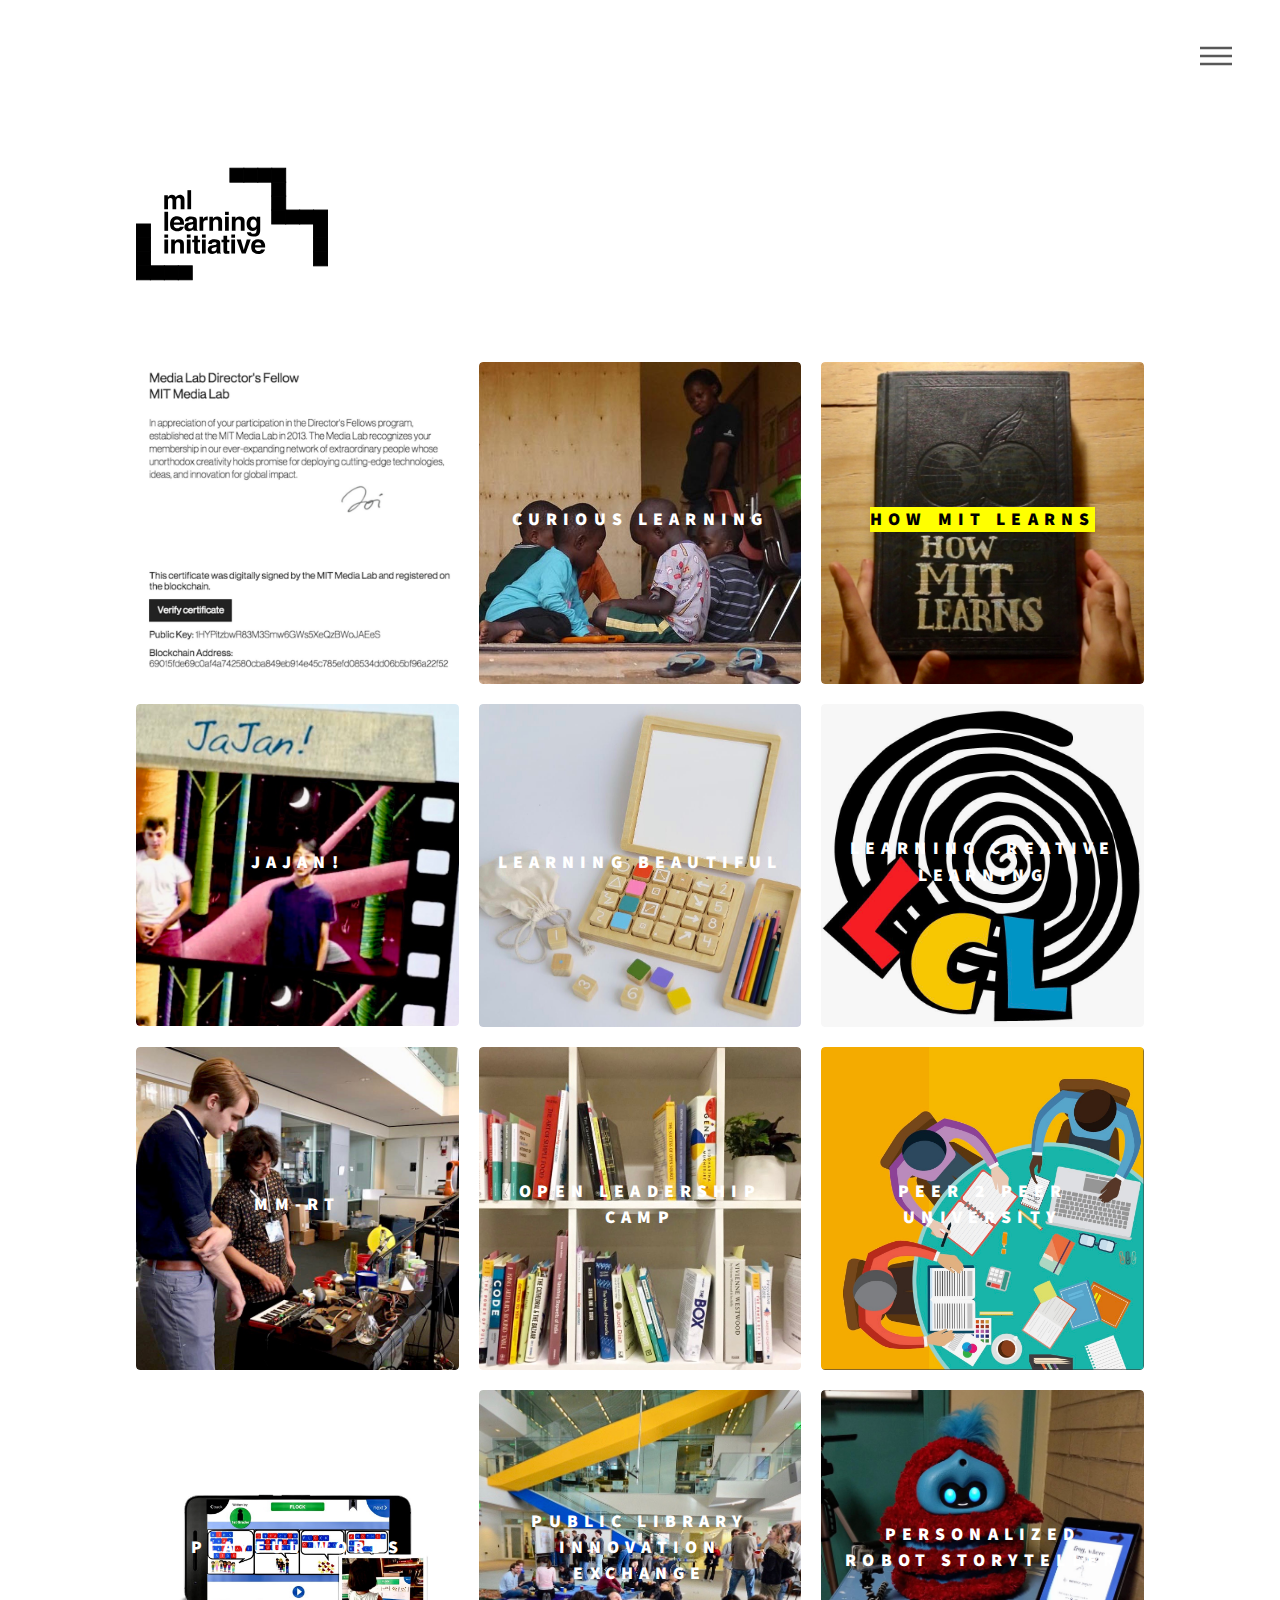
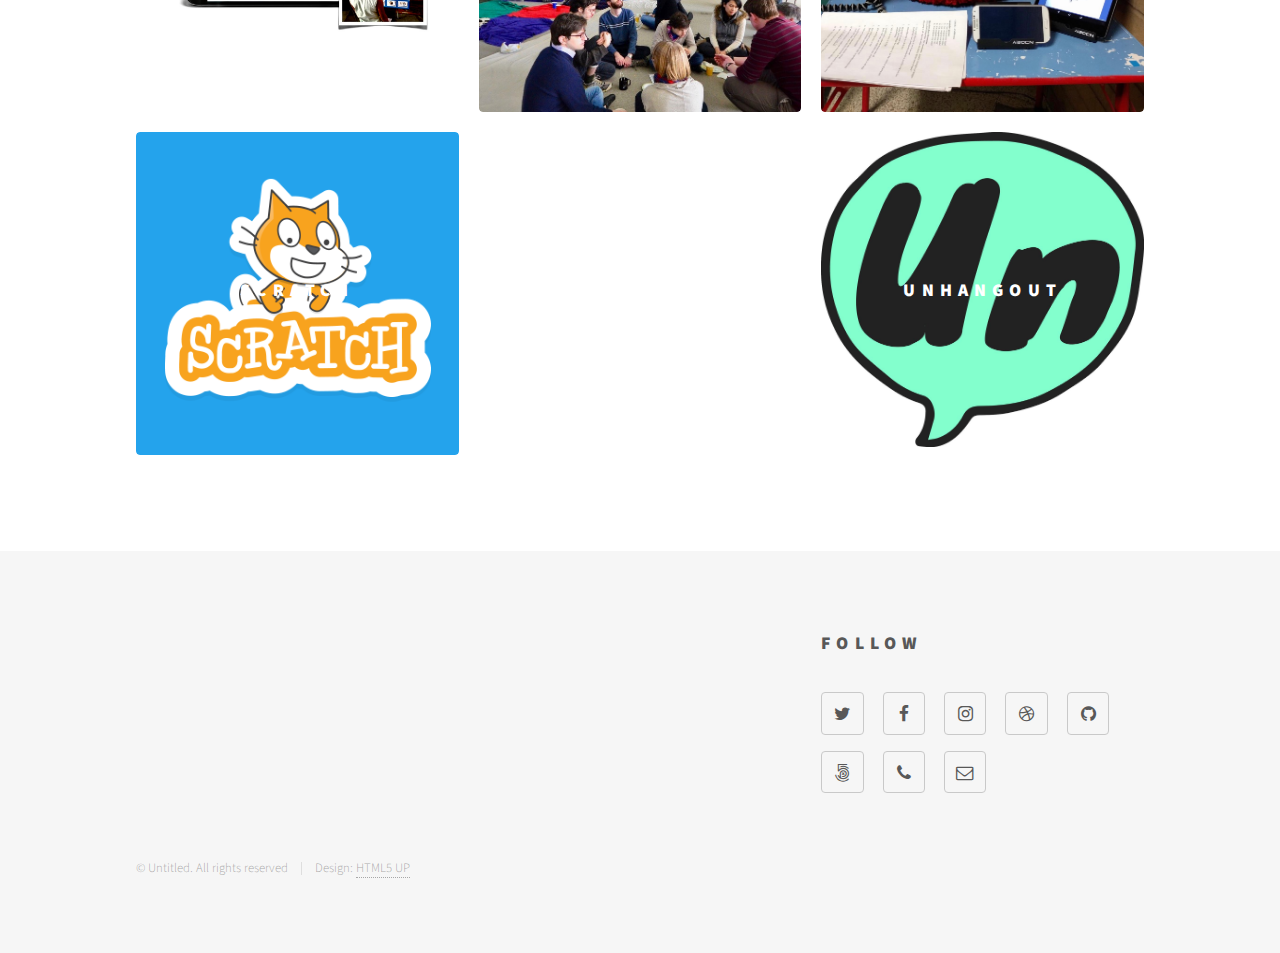
==== index.html @ b78b3b52 "header resized, highlighting" ====
<!DOCTYPE HTML>
<!--
	Phantom by HTML5 UP
	html5up.net | @ajlkn
	Free for personal and commercial use under the CCA 3.0 license (html5up.net/license)
-->
<html>
	<head>
		<!--<title>Phantom by HTML5 UP</title> -->
		<meta charset="utf-8" />
		<meta name="viewport" content="width=device-width, initial-scale=1" />
		<!--[if lte IE 8]><script src="assets/js/ie/html5shiv.js"></script><![endif]-->
		<link rel="stylesheet" href="assets/css/main.css" />
		<!--[if lte IE 9]><link rel="stylesheet" href="assets/css/ie9.css" /><![endif]-->
		<!--[if lte IE 8]><link rel="stylesheet" href="assets/css/ie8.css" /><![endif]-->
	</head>
	<body>
		<!-- Wrapper -->
			<div id="wrapper">

				<!-- Header -->
					<header id="header">
						<div class="inner">

							<!-- Logo -->
								<a href="index.html" class="logo">
									<span class="symbol"><img src="images/icons/logo.svg" alt="" /></span>
								</a>

							<!-- Nav -->
								<nav>
									<ul>
										<li><a href="#menu">Menu</a></li>
									</ul>
								</nav>

						</div>
					</header>

				<!-- Menu -->
					<nav id="menu">
						<h2>Menu</h2>
						<ul>
							<li><a href="index.html">Projects</a></li>
							<li><a href="people.html">People</a></li>
							<li><a href="generic.html">About</a></li>
							<li><a href="generic.html">Blog</a></li>
							<li><a href="elements.html">Elements</a></li>
						</ul>
					</nav>

				<!-- Main -->
					<div id="main">
						<div class="inner">
							
							<section class="tiles">
								<article class="">
									<span class="image">
										<img src="images/projects/certs.jpg" alt="" />
									</span>
									<a href="generic.html">
										<h2>Digital Certificates</h2>
										<div class="content">
											<p>Cryptographically signed digital certificates embedded in the blockchain.</p>
										</div>
									</a>
								</article>
								
								<article class="">
									<span class="image">
										<img src="images/projects/curious-learning.jpg" alt="" />
									</span>
									<a href="generic.html">
										<h2>Curious Learning</h2>
										<div class="content">
											<p>A global literacy project developing
  a system of early literacy apps, games, toys and robots.</p>
										</div>
									</a>
								</article>
								<article class="">
									<span class="image">
										<img src="images/projects/hmitl.jpg" alt="" />
									</span>
									<a href="generic.html">
										<h2><mark>How MIT learns</mark></h2>
										<div class="content">
											<p>A glimpse into the experience of creative learning at MIT.</p>
										</div>
									</a>
								</article>
								<article class="">
									<span class="image">
										<img src="images/projects/jajan.jpg" alt="" />
									</span>
									<a href="generic.html">
										<h2>JaJan!</h2>
										<div class="content">
											<p>A telepresence system wherein remote users
  sharing a virtual space can learn
  a second language together.</p>
										</div>
									</a>
								</article>
								<article class="">
									<span class="image">
										<img src="images/projects/learning-beautiful.jpg" alt="" />
									</span>
									<a href="generic.html">
										<h2>Learning Beautiful</h2>
										<div class="content">
											<p>Set of discrete and tangible concepts
  that are expressed in hands-on, tactile ways.</p>
										</div>
									</a>
								</article>
								<article class="">
									<span class="image">
										<img src="images/projects/learning-creative-learning.jpg" alt="" />
									</span>
									<a href="generic.html">
										<h2>Learning Creative Learning</h2>
										<div class="content">
											<p> An online course
 that introduces ideas and strategies for supporting creative learning.</p>
										</div>
									</a>
								</article>
								<article class="">
									<span class="image">
										<img src="images/projects/mm-rt.jpg" alt="" />
									</span>
									<a href="generic.html">
										<h2>MM-RT</h2>
										<div class="content">
											<p>A tabletop tangible musical interface that employs electromagnetic actuators
  and small permanent magnets to physically induce sounds on objects.</p>
										</div>
									</a>
								</article>
								<article class="">
									<span class="image">
										<img src="images/projects/open-leadership-camp.jpg" alt="" />
									</span>
									<a href="generic.html">
										<h2>Open Leadership Camp</h2>
										<div class="content">
											<p> A new type of professional
  development program for senior
  leaders of nonprofit and public sector organizations.</p>
										</div>
									</a>
								</article>
								<article class="">
									<span class="image">
										<img src="images/projects/p-2-2-u.jpg" alt="" />
									</span>
									<a href="generic.html">
										<h2>Peer 2 Peer University</h2>
										<div class="content">
											<p>Curate open, online courses and pair learners
   up with their peers to  more meaningful adult
   educational experiences.</p>
										</div>
									</a>
								</article>
								<article class="">
									<span class="image">
										<img src="images/projects/playful-words.jpg" alt="" />
									</span>
									<a href="generic.html">
										<h2>Playful Words</h2>
										<div class="content">
											<p>Create a network of learners
  to engage students from different
  communities in socially collaborative,
   self-expressive learning opportunities via mobile devices.
</p>
										</div>
									</a>
								</article>
								<article class="">
									<span class="image">
										<img src="images/projects/public-library-exchange.jpg" alt="" />
									</span>
									<a href="generic.html">
										<h2>Public Library Innovation Exchange</h2>
										<div class="content">
											<p>Connects Media Lab researchers with
   librarians to develop new creative
   learning programs together.</p>
										</div>
									</a>
								</article>
								<article class="">
									<span class="image">
										<img src="images/projects/robot-storyteller.jpg" alt="" />
									</span>
									<a href="generic.html">
										<h2>Personalized Robot Storyteller</h2>
										<div class="content">
											<p>Aim to develop a deep personalization algorithm
   based on a long-term interaction with an individual use</p>
										</div>
									</a>
								</article>
								
								<article class="">
									<span class="image">
										<img src="images/projects/scratch.png" alt="" />
									</span>
									<a href="generic.html">
										<h2>Scratch</h2>
										<div class="content">
											<p>A free programming language that makes it easy to create interactive art, stories,
  simulations, and games – and share those creations online.</p>
										</div>
									</a>
								</article>
								
								<article class="">
									<span class="image">
										<img src="images/projects/scratch.jpg" alt="" />
									</span>
									<a href="generic.html">
										<h2>SPRING</h2>
										<div class="content">
											<p>A Smart Platform for Research, Intervention, and Neurodevelopmental Growth. </p>
										</div>
									</a>
								</article>
								
								<article class="">
									<span class="image">
										<img src="images/projects/unhangout.jpg" alt="" />
									</span>
									<a href="generic.html">
										<h2>Unhangout</h2>
										<div class="content">
											<p>An open source platform for running
  large-scale unconferences online.
</p>
										</div>
									</a>
								</article>
								
							<!--
								
								<article class="style1">
									<span class="image">
										<img src="images/pic01.jpg" alt="" />
									</span>
									<a href="generic.html">
										<h2>Magna</h2>
										<div class="content">
											<p>Sed nisl arcu euismod sit amet nisi lorem etiam dolor veroeros et feugiat.</p>
										</div>
									</a>
								</article>
								<article class="style2">
									<span class="image">
										<img src="images/pic02.jpg" alt="" />
									</span>
									<a href="generic.html">
										<h2>Lorem</h2>
										<div class="content">
											<p>Sed nisl arcu euismod sit amet nisi lorem etiam dolor veroeros et feugiat.</p>
										</div>
									</a>
								</article>
								<article class="style3">
									<span class="image">
										<img src="images/pic03.jpg" alt="" />
									</span>
									<a href="generic.html">
										<h2>Feugiat</h2>
										<div class="content">
											<p>Sed nisl arcu euismod sit amet nisi lorem etiam dolor veroeros et feugiat.</p>
										</div>
									</a>
								</article>
								<article class="style4">
									<span class="image">
										<img src="images/pic04.jpg" alt="" />
									</span>
									<a href="generic.html">
										<h2>Tempus</h2>
										<div class="content">
											<p>Sed nisl arcu euismod sit amet nisi lorem etiam dolor veroeros et feugiat.</p>
										</div>
									</a>
								</article>
								<article class="style5">
									<span class="image">
										<img src="images/pic05.jpg" alt="" />
									</span>
									<a href="generic.html">
										<h2>Aliquam</h2>
										<div class="content">
											<p>Sed nisl arcu euismod sit amet nisi lorem etiam dolor veroeros et feugiat.</p>
										</div>
									</a>
								</article>
								<article class="style6">
									<span class="image">
										<img src="images/pic06.jpg" alt="" />
									</span>
									<a href="generic.html">
										<h2>Veroeros</h2>
										<div class="content">
											<p>Sed nisl arcu euismod sit amet nisi lorem etiam dolor veroeros et feugiat.</p>
										</div>
									</a>
								</article>
								<article class="style2">
									<span class="image">
										<img src="images/pic07.jpg" alt="" />
									</span>
									<a href="generic.html">
										<h2>Ipsum</h2>
										<div class="content">
											<p>Sed nisl arcu euismod sit amet nisi lorem etiam dolor veroeros et feugiat.</p>
										</div>
									</a>
								</article>
								<article class="style3">
									<span class="image">
										<img src="images/pic08.jpg" alt="" />
									</span>
									<a href="generic.html">
										<h2>Dolor</h2>
										<div class="content">
											<p>Sed nisl arcu euismod sit amet nisi lorem etiam dolor veroeros et feugiat.</p>
										</div>
									</a>
								</article>
								<article class="style1">
									<span class="image">
										<img src="images/pic09.jpg" alt="" />
									</span>
									<a href="generic.html">
										<h2>Nullam</h2>
										<div class="content">
											<p>Sed nisl arcu euismod sit amet nisi lorem etiam dolor veroeros et feugiat.</p>
										</div>
									</a>
								</article>
								<article class="style5">
									<span class="image">
										<img src="images/pic10.jpg" alt="" />
									</span>
									<a href="generic.html">
										<h2>Ultricies</h2>
										<div class="content">
											<p>Sed nisl arcu euismod sit amet nisi lorem etiam dolor veroeros et feugiat.</p>
										</div>
									</a>
								</article>
								<article class="style6">
									<span class="image">
										<img src="images/pic11.jpg" alt="" />
									</span>
									<a href="generic.html">
										<h2>Dictum</h2>
										<div class="content">
											<p>Sed nisl arcu euismod sit amet nisi lorem etiam dolor veroeros et feugiat.</p>
										</div>
									</a>
								</article>
								<article class="style4">
									<span class="image">
										<img src="images/pic12.jpg" alt="" />
									</span>
									<a href="generic.html">
										<h2>Pretium</h2>
										<div class="content">
											<p>Sed nisl arcu euismod sit amet nisi lorem etiam dolor veroeros et feugiat.</p>
										</div>
									</a>
								</article>
																
								<article class="style1">
									<span class="image">
										<img src="images/pic01.jpg" alt="" />
									</span>
									<a href="generic.html">
										<h2>Magna</h2>
										<div class="content">
											<p>Sed nisl arcu euismod sit amet nisi lorem etiam dolor veroeros et feugiat.</p>
										</div>
									</a>
								</article> -->
							</section>
						</div>
					</div>

				<!-- Footer -->
					<footer id="footer">
						<div class="inner">
							<section>
								
							</section>
							<section>
								<h2>Follow</h2>
								<ul class="icons">
									<li><a href="#" class="icon style2 fa-twitter"><span class="label">Twitter</span></a></li>
									<li><a href="#" class="icon style2 fa-facebook"><span class="label">Facebook</span></a></li>
									<li><a href="#" class="icon style2 fa-instagram"><span class="label">Instagram</span></a></li>
									<li><a href="#" class="icon style2 fa-dribbble"><span class="label">Dribbble</span></a></li>
									<li><a href="#" class="icon style2 fa-github"><span class="label">GitHub</span></a></li>
									<li><a href="#" class="icon style2 fa-500px"><span class="label">500px</span></a></li>
									<li><a href="#" class="icon style2 fa-phone"><span class="label">Phone</span></a></li>
									<li><a href="#" class="icon style2 fa-envelope-o"><span class="label">Email</span></a></li>
								</ul>
							</section>
							<ul class="copyright">
								<li>&copy; Untitled. All rights reserved</li><li>Design: <a href="http://html5up.net">HTML5 UP</a></li>
							</ul>
						</div>
					</footer>

			</div>

		<!-- Scripts -->
			<script src="assets/js/jquery.min.js"></script>
			<script src="assets/js/skel.min.js"></script>
			<script src="assets/js/util.js"></script>
			<!--[if lte IE 8]><script src="assets/js/ie/respond.min.js"></script><![endif]-->
			<script src="assets/js/main.js"></script>

	</body>
</html>
---- assets/css/main.css ----
@import url(font-awesome.min.css);
@import url("https://fonts.googleapis.com/css?family=Source+Sans+Pro:300,700,900");

/*
	Phantom by HTML5 UP
	html5up.net | @ajlkn
	Free for personal and commercial use under the CCA 3.0 license (html5up.net/license)
*/

/* Reset */

	html, body, div, span, applet, object, iframe, h1, h2, h3, h4, h5, h6, p, blockquote, pre, a, abbr, acronym, address, big, cite, code, del, dfn, em, img, ins, kbd, q, s, samp, small, strike, strong, sub, sup, tt, var, b, u, i, center, dl, dt, dd, ol, ul, li, fieldset, form, label, legend, table, caption, tbody, tfoot, thead, tr, th, td, article, aside, canvas, details, embed, figure, figcaption, footer, header, hgroup, menu, nav, output, ruby, section, summary, time, mark, audio, video {
		margin: 0;
		padding: 0;
		border: 0;
		font-size: 100%;
		font: inherit;
		vertical-align: baseline;
	}

	article, aside, details, figcaption, figure, footer, header, hgroup, menu, nav, section {
		display: block;
	}

	body {
		line-height: 1;
	}

	ol, ul {
		list-style: none;
	}

	blockquote, q {
		quotes: none;
	}

	blockquote:before, blockquote:after, q:before, q:after {
		content: '';
		content: none;
	}

	table {
		border-collapse: collapse;
		border-spacing: 0;
	}

	body {
		-webkit-text-size-adjust: none;
	}

/* Box Model */

	*, *:before, *:after {
		-moz-box-sizing: border-box;
		-webkit-box-sizing: border-box;
		box-sizing: border-box;
	}

/* Grid */

	.row {
		border-bottom: solid 1px transparent;
		-moz-box-sizing: border-box;
		-webkit-box-sizing: border-box;
		box-sizing: border-box;
	}

	.row > * {
		float: left;
		-moz-box-sizing: border-box;
		-webkit-box-sizing: border-box;
		box-sizing: border-box;
	}

	.row:after, .row:before {
		content: '';
		display: block;
		clear: both;
		height: 0;
	}

	.row.uniform > * > :first-child {
		margin-top: 0;
	}

	.row.uniform > * > :last-child {
		margin-bottom: 0;
	}

	.row.\30 \25 > * {
		padding: 0 0 0 0em;
	}

	.row.\30 \25 {
		margin: 0 0 -1px 0em;
	}

	.row.uniform.\30 \25 > * {
		padding: 0em 0 0 0em;
	}

	.row.uniform.\30 \25 {
		margin: 0em 0 -1px 0em;
	}

	.row > * {
		padding: 0 0 0 2em;
	}

	.row {
		margin: 0 0 -1px -2em;
	}

	.row.uniform > * {
		padding: 2em 0 0 2em;
	}

	.row.uniform {
		margin: -2em 0 -1px -2em;
	}

	.row.\32 00\25 > * {
		padding: 0 0 0 4em;
	}

	.row.\32 00\25 {
		margin: 0 0 -1px -4em;
	}

	.row.uniform.\32 00\25 > * {
		padding: 4em 0 0 4em;
	}

	.row.uniform.\32 00\25 {
		margin: -4em 0 -1px -4em;
	}

	.row.\31 50\25 > * {
		padding: 0 0 0 3em;
	}

	.row.\31 50\25 {
		margin: 0 0 -1px -3em;
	}

	.row.uniform.\31 50\25 > * {
		padding: 3em 0 0 3em;
	}

	.row.uniform.\31 50\25 {
		margin: -3em 0 -1px -3em;
	}

	.row.\35 0\25 > * {
		padding: 0 0 0 1em;
	}

	.row.\35 0\25 {
		margin: 0 0 -1px -1em;
	}

	.row.uniform.\35 0\25 > * {
		padding: 1em 0 0 1em;
	}

	.row.uniform.\35 0\25 {
		margin: -1em 0 -1px -1em;
	}

	.row.\32 5\25 > * {
		padding: 0 0 0 0.5em;
	}

	.row.\32 5\25 {
		margin: 0 0 -1px -0.5em;
	}

	.row.uniform.\32 5\25 > * {
		padding: 0.5em 0 0 0.5em;
	}

	.row.uniform.\32 5\25 {
		margin: -0.5em 0 -1px -0.5em;
	}

	.\31 2u, .\31 2u\24 {
		width: 100;
		clear: none;
		margin-left: 0;
	}

	.\31 1u, .\31 1u\24 {
		width: 91.6666666667%;
		clear: none;
		margin-left: 0;
	}

	.\31 0u, .\31 0u\24 {
		width: 83.3333333333%;
		clear: none;
		margin-left: 0;
	}

	.\39 u, .\39 u\24 {
		width: 75%;
		clear: none;
		margin-left: 0;
	}

	.\38 u, .\38 u\24 {
		width: 66.6666666667%;
		clear: none;
		margin-left: 0;
	}

	.\37 u, .\37 u\24 {
		width: 58.3333333333%;
		clear: none;
		margin-left: 0;
	}

	.\36 u, .\36 u\24 {
		width: 50%;
		clear: none;
		margin-left: 0;
	}

	.\35 u, .\35 u\24 {
		width: 41.6666666667%;
		clear: none;
		margin-left: 0;
	}

	.\34 u, .\34 u\24 {
		width: 33.3333333333%;
		clear: none;
		margin-left: 0;
	}

	.\33 u, .\33 u\24 {
		width: 25%;
		clear: none;
		margin-left: 0;
	}

	.\32 u, .\32 u\24 {
		width: 16.6666666667%;
		clear: none;
		margin-left: 0;
	}

	.\31 u, .\31 u\24 {
		width: 8.3333333333%;
		clear: none;
		margin-left: 0;
	}

	.\31 2u\24 + *,
	.\31 1u\24 + *,
	.\31 0u\24 + *,
	.\39 u\24 + *,
	.\38 u\24 + *,
	.\37 u\24 + *,
	.\36 u\24 + *,
	.\35 u\24 + *,
	.\34 u\24 + *,
	.\33 u\24 + *,
	.\32 u\24 + *,
	.\31 u\24 + * {
		clear: left;
	}

	.\-11u {
		margin-left: 91.66667%;
	}

	.\-10u {
		margin-left: 83.33333%;
	}

	.\-9u {
		margin-left: 75%;
	}

	.\-8u {
		margin-left: 66.66667%;
	}

	.\-7u {
		margin-left: 58.33333%;
	}

	.\-6u {
		margin-left: 50%;
	}

	.\-5u {
		margin-left: 41.66667%;
	}

	.\-4u {
		margin-left: 33.33333%;
	}

	.\-3u {
		margin-left: 25%;
	}

	.\-2u {
		margin-left: 16.66667%;
	}

	.\-1u {
		margin-left: 8.33333%;
	}

	@media screen and (max-width: 1680px) {

		.row > * {
			padding: 0 0 0 2em;
		}

		.row {
			margin: 0 0 -1px -2em;
		}

		.row.uniform > * {
			padding: 2em 0 0 2em;
		}

		.row.uniform {
			margin: -2em 0 -1px -2em;
		}

		.row.\32 00\25 > * {
			padding: 0 0 0 4em;
		}

		.row.\32 00\25 {
			margin: 0 0 -1px -4em;
		}

		.row.uniform.\32 00\25 > * {
			padding: 4em 0 0 4em;
		}

		.row.uniform.\32 00\25 {
			margin: -4em 0 -1px -4em;
		}

		.row.\31 50\25 > * {
			padding: 0 0 0 3em;
		}

		.row.\31 50\25 {
			margin: 0 0 -1px -3em;
		}

		.row.uniform.\31 50\25 > * {
			padding: 3em 0 0 3em;
		}

		.row.uniform.\31 50\25 {
			margin: -3em 0 -1px -3em;
		}

		.row.\35 0\25 > * {
			padding: 0 0 0 1em;
		}

		.row.\35 0\25 {
			margin: 0 0 -1px -1em;
		}

		.row.uniform.\35 0\25 > * {
			padding: 1em 0 0 1em;
		}

		.row.uniform.\35 0\25 {
			margin: -1em 0 -1px -1em;
		}

		.row.\32 5\25 > * {
			padding: 0 0 0 0.5em;
		}

		.row.\32 5\25 {
			margin: 0 0 -1px -0.5em;
		}

		.row.uniform.\32 5\25 > * {
			padding: 0.5em 0 0 0.5em;
		}

		.row.uniform.\32 5\25 {
			margin: -0.5em 0 -1px -0.5em;
		}

		.\31 2u\28xlarge\29, .\31 2u\24\28xlarge\29 {
			width: 100%;
			clear: none;
			margin-left: 0;
		}

		.\31 1u\28xlarge\29, .\31 1u\24\28xlarge\29 {
			width: 91.6666666667%;
			clear: none;
			margin-left: 0;
		}

		.\31 0u\28xlarge\29, .\31 0u\24\28xlarge\29 {
			width: 83.3333333333%;
			clear: none;
			margin-left: 0;
		}

		.\39 u\28xlarge\29, .\39 u\24\28xlarge\29 {
			width: 75%;
			clear: none;
			margin-left: 0;
		}

		.\38 u\28xlarge\29, .\38 u\24\28xlarge\29 {
			width: 66.6666666667%;
			clear: none;
			margin-left: 0;
		}

		.\37 u\28xlarge\29, .\37 u\24\28xlarge\29 {
			width: 58.3333333333%;
			clear: none;
			margin-left: 0;
		}

		.\36 u\28xlarge\29, .\36 u\24\28xlarge\29 {
			width: 50%;
			clear: none;
			margin-left: 0;
		}

		.\35 u\28xlarge\29, .\35 u\24\28xlarge\29 {
			width: 41.6666666667%;
			clear: none;
			margin-left: 0;
		}

		.\34 u\28xlarge\29, .\34 u\24\28xlarge\29 {
			width: 33.3333333333%;
			clear: none;
			margin-left: 0;
		}

		.\33 u\28xlarge\29, .\33 u\24\28xlarge\29 {
			width: 25%;
			clear: none;
			margin-left: 0;
		}

		.\32 u\28xlarge\29, .\32 u\24\28xlarge\29 {
			width: 16.6666666667%;
			clear: none;
			margin-left: 0;
		}

		.\31 u\28xlarge\29, .\31 u\24\28xlarge\29 {
			width: 8.3333333333%;
			clear: none;
			margin-left: 0;
		}

		.\31 2u\24\28xlarge\29 + *,
		.\31 1u\24\28xlarge\29 + *,
		.\31 0u\24\28xlarge\29 + *,
		.\39 u\24\28xlarge\29 + *,
		.\38 u\24\28xlarge\29 + *,
		.\37 u\24\28xlarge\29 + *,
		.\36 u\24\28xlarge\29 + *,
		.\35 u\24\28xlarge\29 + *,
		.\34 u\24\28xlarge\29 + *,
		.\33 u\24\28xlarge\29 + *,
		.\32 u\24\28xlarge\29 + *,
		.\31 u\24\28xlarge\29 + * {
			clear: left;
		}

		.\-11u\28xlarge\29 {
			margin-left: 91.66667%;
		}

		.\-10u\28xlarge\29 {
			margin-left: 83.33333%;
		}

		.\-9u\28xlarge\29 {
			margin-left: 75%;
		}

		.\-8u\28xlarge\29 {
			margin-left: 66.66667%;
		}

		.\-7u\28xlarge\29 {
			margin-left: 58.33333%;
		}

		.\-6u\28xlarge\29 {
			margin-left: 50%;
		}

		.\-5u\28xlarge\29 {
			margin-left: 41.66667%;
		}

		.\-4u\28xlarge\29 {
			margin-left: 33.33333%;
		}

		.\-3u\28xlarge\29 {
			margin-left: 25%;
		}

		.\-2u\28xlarge\29 {
			margin-left: 16.66667%;
		}

		.\-1u\28xlarge\29 {
			margin-left: 8.33333%;
		}

	}

	@media screen and (max-width: 1280px) {

		.row > * {
			padding: 0 0 0 2em;
		}

		.row {
			margin: 0 0 -1px -2em;
		}

		.row.uniform > * {
			padding: 2em 0 0 2em;
		}

		.row.uniform {
			margin: -2em 0 -1px -2em;
		}

		.row.\32 00\25 > * {
			padding: 0 0 0 4em;
		}

		.row.\32 00\25 {
			margin: 0 0 -1px -4em;
		}

		.row.uniform.\32 00\25 > * {
			padding: 4em 0 0 4em;
		}

		.row.uniform.\32 00\25 {
			margin: -4em 0 -1px -4em;
		}

		.row.\31 50\25 > * {
			padding: 0 0 0 3em;
		}

		.row.\31 50\25 {
			margin: 0 0 -1px -3em;
		}

		.row.uniform.\31 50\25 > * {
			padding: 3em 0 0 3em;
		}

		.row.uniform.\31 50\25 {
			margin: -3em 0 -1px -3em;
		}

		.row.\35 0\25 > * {
			padding: 0 0 0 1em;
		}

		.row.\35 0\25 {
			margin: 0 0 -1px -1em;
		}

		.row.uniform.\35 0\25 > * {
			padding: 1em 0 0 1em;
		}

		.row.uniform.\35 0\25 {
			margin: -1em 0 -1px -1em;
		}

		.row.\32 5\25 > * {
			padding: 0 0 0 0.5em;
		}

		.row.\32 5\25 {
			margin: 0 0 -1px -0.5em;
		}

		.row.uniform.\32 5\25 > * {
			padding: 0.5em 0 0 0.5em;
		}

		.row.uniform.\32 5\25 {
			margin: -0.5em 0 -1px -0.5em;
		}

		.\31 2u\28large\29, .\31 2u\24\28large\29 {
			width: 100%;
			clear: none;
			margin-left: 0;
		}

		.\31 1u\28large\29, .\31 1u\24\28large\29 {
			width: 91.6666666667%;
			clear: none;
			margin-left: 0;
		}

		.\31 0u\28large\29, .\31 0u\24\28large\29 {
			width: 83.3333333333%;
			clear: none;
			margin-left: 0;
		}

		.\39 u\28large\29, .\39 u\24\28large\29 {
			width: 75%;
			clear: none;
			margin-left: 0;
		}

		.\38 u\28large\29, .\38 u\24\28large\29 {
			width: 66.6666666667%;
			clear: none;
			margin-left: 0;
		}

		.\37 u\28large\29, .\37 u\24\28large\29 {
			width: 58.3333333333%;
			clear: none;
			margin-left: 0;
		}

		.\36 u\28large\29, .\36 u\24\28large\29 {
			width: 50%;
			clear: none;
			margin-left: 0;
		}

		.\35 u\28large\29, .\35 u\24\28large\29 {
			width: 41.6666666667%;
			clear: none;
			margin-left: 0;
		}

		.\34 u\28large\29, .\34 u\24\28large\29 {
			width: 33.3333333333%;
			clear: none;
			margin-left: 0;
		}

		.\33 u\28large\29, .\33 u\24\28large\29 {
			width: 25%;
			clear: none;
			margin-left: 0;
		}

		.\32 u\28large\29, .\32 u\24\28large\29 {
			width: 16.6666666667%;
			clear: none;
			margin-left: 0;
		}

		.\31 u\28large\29, .\31 u\24\28large\29 {
			width: 8.3333333333%;
			clear: none;
			margin-left: 0;
		}

		.\31 2u\24\28large\29 + *,
		.\31 1u\24\28large\29 + *,
		.\31 0u\24\28large\29 + *,
		.\39 u\24\28large\29 + *,
		.\38 u\24\28large\29 + *,
		.\37 u\24\28large\29 + *,
		.\36 u\24\28large\29 + *,
		.\35 u\24\28large\29 + *,
		.\34 u\24\28large\29 + *,
		.\33 u\24\28large\29 + *,
		.\32 u\24\28large\29 + *,
		.\31 u\24\28large\29 + * {
			clear: left;
		}

		.\-11u\28large\29 {
			margin-left: 91.66667%;
		}

		.\-10u\28large\29 {
			margin-left: 83.33333%;
		}

		.\-9u\28large\29 {
			margin-left: 75%;
		}

		.\-8u\28large\29 {
			margin-left: 66.66667%;
		}

		.\-7u\28large\29 {
			margin-left: 58.33333%;
		}

		.\-6u\28large\29 {
			margin-left: 50%;
		}

		.\-5u\28large\29 {
			margin-left: 41.66667%;
		}

		.\-4u\28large\29 {
			margin-left: 33.33333%;
		}

		.\-3u\28large\29 {
			margin-left: 25%;
		}

		.\-2u\28large\29 {
			margin-left: 16.66667%;
		}

		.\-1u\28large\29 {
			margin-left: 8.33333%;
		}

	}

	@media screen and (max-width: 980px) {

		.row > * {
			padding: 0 0 0 1.5em;
		}

		.row {
			margin: 0 0 -1px -1.5em;
		}

		.row.uniform > * {
			padding: 1.5em 0 0 1.5em;
		}

		.row.uniform {
			margin: -1.5em 0 -1px -1.5em;
		}

		.row.\32 00\25 > * {
			padding: 0 0 0 3em;
		}

		.row.\32 00\25 {
			margin: 0 0 -1px -3em;
		}

		.row.uniform.\32 00\25 > * {
			padding: 3em 0 0 3em;
		}

		.row.uniform.\32 00\25 {
			margin: -3em 0 -1px -3em;
		}

		.row.\31 50\25 > * {
			padding: 0 0 0 2.25em;
		}

		.row.\31 50\25 {
			margin: 0 0 -1px -2.25em;
		}

		.row.uniform.\31 50\25 > * {
			padding: 2.25em 0 0 2.25em;
		}

		.row.uniform.\31 50\25 {
			margin: -2.25em 0 -1px -2.25em;
		}

		.row.\35 0\25 > * {
			padding: 0 0 0 0.75em;
		}

		.row.\35 0\25 {
			margin: 0 0 -1px -0.75em;
		}

		.row.uniform.\35 0\25 > * {
			padding: 0.75em 0 0 0.75em;
		}

		.row.uniform.\35 0\25 {
			margin: -0.75em 0 -1px -0.75em;
		}

		.row.\32 5\25 > * {
			padding: 0 0 0 0.375em;
		}

		.row.\32 5\25 {
			margin: 0 0 -1px -0.375em;
		}

		.row.uniform.\32 5\25 > * {
			padding: 0.375em 0 0 0.375em;
		}

		.row.uniform.\32 5\25 {
			margin: -0.375em 0 -1px -0.375em;
		}

		.\31 2u\28medium\29, .\31 2u\24\28medium\29 {
			width: 100%;
			clear: none;
			margin-left: 0;
		}

		.\31 1u\28medium\29, .\31 1u\24\28medium\29 {
			width: 91.6666666667%;
			clear: none;
			margin-left: 0;
		}

		.\31 0u\28medium\29, .\31 0u\24\28medium\29 {
			width: 83.3333333333%;
			clear: none;
			margin-left: 0;
		}

		.\39 u\28medium\29, .\39 u\24\28medium\29 {
			width: 75%;
			clear: none;
			margin-left: 0;
		}

		.\38 u\28medium\29, .\38 u\24\28medium\29 {
			width: 66.6666666667%;
			clear: none;
			margin-left: 0;
		}

		.\37 u\28medium\29, .\37 u\24\28medium\29 {
			width: 58.3333333333%;
			clear: none;
			margin-left: 0;
		}

		.\36 u\28medium\29, .\36 u\24\28medium\29 {
			width: 50%;
			clear: none;
			margin-left: 0;
		}

		.\35 u\28medium\29, .\35 u\24\28medium\29 {
			width: 41.6666666667%;
			clear: none;
			margin-left: 0;
		}

		.\34 u\28medium\29, .\34 u\24\28medium\29 {
			width: 33.3333333333%;
			clear: none;
			margin-left: 0;
		}

		.\33 u\28medium\29, .\33 u\24\28medium\29 {
			width: 25%;
			clear: none;
			margin-left: 0;
		}

		.\32 u\28medium\29, .\32 u\24\28medium\29 {
			width: 16.6666666667%;
			clear: none;
			margin-left: 0;
		}

		.\31 u\28medium\29, .\31 u\24\28medium\29 {
			width: 8.3333333333%;
			clear: none;
			margin-left: 0;
		}

		.\31 2u\24\28medium\29 + *,
		.\31 1u\24\28medium\29 + *,
		.\31 0u\24\28medium\29 + *,
		.\39 u\24\28medium\29 + *,
		.\38 u\24\28medium\29 + *,
		.\37 u\24\28medium\29 + *,
		.\36 u\24\28medium\29 + *,
		.\35 u\24\28medium\29 + *,
		.\34 u\24\28medium\29 + *,
		.\33 u\24\28medium\29 + *,
		.\32 u\24\28medium\29 + *,
		.\31 u\24\28medium\29 + * {
			clear: left;
		}

		.\-11u\28medium\29 {
			margin-left: 91.66667%;
		}

		.\-10u\28medium\29 {
			margin-left: 83.33333%;
		}

		.\-9u\28medium\29 {
			margin-left: 75%;
		}

		.\-8u\28medium\29 {
			margin-left: 66.66667%;
		}

		.\-7u\28medium\29 {
			margin-left: 58.33333%;
		}

		.\-6u\28medium\29 {
			margin-left: 50%;
		}

		.\-5u\28medium\29 {
			margin-left: 41.66667%;
		}

		.\-4u\28medium\29 {
			margin-left: 33.33333%;
		}

		.\-3u\28medium\29 {
			margin-left: 25%;
		}

		.\-2u\28medium\29 {
			margin-left: 16.66667%;
		}

		.\-1u\28medium\29 {
			margin-left: 8.33333%;
		}

	}

	@media screen and (max-width: 736px) {

		.row > * {
			padding: 0 0 0 1em;
		}

		.row {
			margin: 0 0 -1px -1em;
		}

		.row.uniform > * {
			padding: 1em 0 0 1em;
		}

		.row.uniform {
			margin: -1em 0 -1px -1em;
		}

		.row.\32 00\25 > * {
			padding: 0 0 0 2em;
		}

		.row.\32 00\25 {
			margin: 0 0 -1px -2em;
		}

		.row.uniform.\32 00\25 > * {
			padding: 2em 0 0 2em;
		}

		.row.uniform.\32 00\25 {
			margin: -2em 0 -1px -2em;
		}

		.row.\31 50\25 > * {
			padding: 0 0 0 1.5em;
		}

		.row.\31 50\25 {
			margin: 0 0 -1px -1.5em;
		}

		.row.uniform.\31 50\25 > * {
			padding: 1.5em 0 0 1.5em;
		}

		.row.uniform.\31 50\25 {
			margin: -1.5em 0 -1px -1.5em;
		}

		.row.\35 0\25 > * {
			padding: 0 0 0 0.5em;
		}

		.row.\35 0\25 {
			margin: 0 0 -1px -0.5em;
		}

		.row.uniform.\35 0\25 > * {
			padding: 0.5em 0 0 0.5em;
		}

		.row.uniform.\35 0\25 {
			margin: -0.5em 0 -1px -0.5em;
		}

		.row.\32 5\25 > * {
			padding: 0 0 0 0.25em;
		}

		.row.\32 5\25 {
			margin: 0 0 -1px -0.25em;
		}

		.row.uniform.\32 5\25 > * {
			padding: 0.25em 0 0 0.25em;
		}

		.row.uniform.\32 5\25 {
			margin: -0.25em 0 -1px -0.25em;
		}

		.\31 2u\28small\29, .\31 2u\24\28small\29 {
			width: 100%;
			clear: none;
			margin-left: 0;
		}

		.\31 1u\28small\29, .\31 1u\24\28small\29 {
			width: 91.6666666667%;
			clear: none;
			margin-left: 0;
		}

		.\31 0u\28small\29, .\31 0u\24\28small\29 {
			width: 83.3333333333%;
			clear: none;
			margin-left: 0;
		}

		.\39 u\28small\29, .\39 u\24\28small\29 {
			width: 75%;
			clear: none;
			margin-left: 0;
		}

		.\38 u\28small\29, .\38 u\24\28small\29 {
			width: 66.6666666667%;
			clear: none;
			margin-left: 0;
		}

		.\37 u\28small\29, .\37 u\24\28small\29 {
			width: 58.3333333333%;
			clear: none;
			margin-left: 0;
		}

		.\36 u\28small\29, .\36 u\24\28small\29 {
			width: 50%;
			clear: none;
			margin-left: 0;
		}

		.\35 u\28small\29, .\35 u\24\28small\29 {
			width: 41.6666666667%;
			clear: none;
			margin-left: 0;
		}

		.\34 u\28small\29, .\34 u\24\28small\29 {
			width: 33.3333333333%;
			clear: none;
			margin-left: 0;
		}

		.\33 u\28small\29, .\33 u\24\28small\29 {
			width: 25%;
			clear: none;
			margin-left: 0;
		}

		.\32 u\28small\29, .\32 u\24\28small\29 {
			width: 16.6666666667%;
			clear: none;
			margin-left: 0;
		}

		.\31 u\28small\29, .\31 u\24\28small\29 {
			width: 8.3333333333%;
			clear: none;
			margin-left: 0;
		}

		.\31 2u\24\28small\29 + *,
		.\31 1u\24\28small\29 + *,
		.\31 0u\24\28small\29 + *,
		.\39 u\24\28small\29 + *,
		.\38 u\24\28small\29 + *,
		.\37 u\24\28small\29 + *,
		.\36 u\24\28small\29 + *,
		.\35 u\24\28small\29 + *,
		.\34 u\24\28small\29 + *,
		.\33 u\24\28small\29 + *,
		.\32 u\24\28small\29 + *,
		.\31 u\24\28small\29 + * {
			clear: left;
		}

		.\-11u\28small\29 {
			margin-left: 91.66667%;
		}

		.\-10u\28small\29 {
			margin-left: 83.33333%;
		}

		.\-9u\28small\29 {
			margin-left: 75%;
		}

		.\-8u\28small\29 {
			margin-left: 66.66667%;
		}

		.\-7u\28small\29 {
			margin-left: 58.33333%;
		}

		.\-6u\28small\29 {
			margin-left: 50%;
		}

		.\-5u\28small\29 {
			margin-left: 41.66667%;
		}

		.\-4u\28small\29 {
			margin-left: 33.33333%;
		}

		.\-3u\28small\29 {
			margin-left: 25%;
		}

		.\-2u\28small\29 {
			margin-left: 16.66667%;
		}

		.\-1u\28small\29 {
			margin-left: 8.33333%;
		}

	}

	@media screen and (max-width: 480px) {

		.row > * {
			padding: 0 0 0 1em;
		}

		.row {
			margin: 0 0 -1px -1em;
		}

		.row.uniform > * {
			padding: 1em 0 0 1em;
		}

		.row.uniform {
			margin: -1em 0 -1px -1em;
		}

		.row.\32 00\25 > * {
			padding: 0 0 0 2em;
		}

		.row.\32 00\25 {
			margin: 0 0 -1px -2em;
		}

		.row.uniform.\32 00\25 > * {
			padding: 2em 0 0 2em;
		}

		.row.uniform.\32 00\25 {
			margin: -2em 0 -1px -2em;
		}

		.row.\31 50\25 > * {
			padding: 0 0 0 1.5em;
		}

		.row.\31 50\25 {
			margin: 0 0 -1px -1.5em;
		}

		.row.uniform.\31 50\25 > * {
			padding: 1.5em 0 0 1.5em;
		}

		.row.uniform.\31 50\25 {
			margin: -1.5em 0 -1px -1.5em;
		}

		.row.\35 0\25 > * {
			padding: 0 0 0 0.5em;
		}

		.row.\35 0\25 {
			margin: 0 0 -1px -0.5em;
		}

		.row.uniform.\35 0\25 > * {
			padding: 0.5em 0 0 0.5em;
		}

		.row.uniform.\35 0\25 {
			margin: -0.5em 0 -1px -0.5em;
		}

		.row.\32 5\25 > * {
			padding: 0 0 0 0.25em;
		}

		.row.\32 5\25 {
			margin: 0 0 -1px -0.25em;
		}

		.row.uniform.\32 5\25 > * {
			padding: 0.25em 0 0 0.25em;
		}

		.row.uniform.\32 5\25 {
			margin: -0.25em 0 -1px -0.25em;
		}

		.\31 2u\28xsmall\29, .\31 2u\24\28xsmall\29 {
			width: 100%;
			clear: none;
			margin-left: 0;
		}

		.\31 1u\28xsmall\29, .\31 1u\24\28xsmall\29 {
			width: 91.6666666667%;
			clear: none;
			margin-left: 0;
		}

		.\31 0u\28xsmall\29, .\31 0u\24\28xsmall\29 {
			width: 83.3333333333%;
			clear: none;
			margin-left: 0;
		}

		.\39 u\28xsmall\29, .\39 u\24\28xsmall\29 {
			width: 75%;
			clear: none;
			margin-left: 0;
		}

		.\38 u\28xsmall\29, .\38 u\24\28xsmall\29 {
			width: 66.6666666667%;
			clear: none;
			margin-left: 0;
		}

		.\37 u\28xsmall\29, .\37 u\24\28xsmall\29 {
			width: 58.3333333333%;
			clear: none;
			margin-left: 0;
		}

		.\36 u\28xsmall\29, .\36 u\24\28xsmall\29 {
			width: 50%;
			clear: none;
			margin-left: 0;
		}

		.\35 u\28xsmall\29, .\35 u\24\28xsmall\29 {
			width: 41.6666666667%;
			clear: none;
			margin-left: 0;
		}

		.\34 u\28xsmall\29, .\34 u\24\28xsmall\29 {
			width: 33.3333333333%;
			clear: none;
			margin-left: 0;
		}

		.\33 u\28xsmall\29, .\33 u\24\28xsmall\29 {
			width: 25%;
			clear: none;
			margin-left: 0;
		}

		.\32 u\28xsmall\29, .\32 u\24\28xsmall\29 {
			width: 16.6666666667%;
			clear: none;
			margin-left: 0;
		}

		.\31 u\28xsmall\29, .\31 u\24\28xsmall\29 {
			width: 8.3333333333%;
			clear: none;
			margin-left: 0;
		}

		.\31 2u\24\28xsmall\29 + *,
		.\31 1u\24\28xsmall\29 + *,
		.\31 0u\24\28xsmall\29 + *,
		.\39 u\24\28xsmall\29 + *,
		.\38 u\24\28xsmall\29 + *,
		.\37 u\24\28xsmall\29 + *,
		.\36 u\24\28xsmall\29 + *,
		.\35 u\24\28xsmall\29 + *,
		.\34 u\24\28xsmall\29 + *,
		.\33 u\24\28xsmall\29 + *,
		.\32 u\24\28xsmall\29 + *,
		.\31 u\24\28xsmall\29 + * {
			clear: left;
		}

		.\-11u\28xsmall\29 {
			margin-left: 91.66667%;
		}

		.\-10u\28xsmall\29 {
			margin-left: 83.33333%;
		}

		.\-9u\28xsmall\29 {
			margin-left: 75%;
		}

		.\-8u\28xsmall\29 {
			margin-left: 66.66667%;
		}

		.\-7u\28xsmall\29 {
			margin-left: 58.33333%;
		}

		.\-6u\28xsmall\29 {
			margin-left: 50%;
		}

		.\-5u\28xsmall\29 {
			margin-left: 41.66667%;
		}

		.\-4u\28xsmall\29 {
			margin-left: 33.33333%;
		}

		.\-3u\28xsmall\29 {
			margin-left: 25%;
		}

		.\-2u\28xsmall\29 {
			margin-left: 16.66667%;
		}

		.\-1u\28xsmall\29 {
			margin-left: 8.33333%;
		}

	}

	@media screen and (max-width: 360px) {

		.row > * {
			padding: 0 0 0 1em;
		}

		.row {
			margin: 0 0 -1px -1em;
		}

		.row.uniform > * {
			padding: 1em 0 0 1em;
		}

		.row.uniform {
			margin: -1em 0 -1px -1em;
		}

		.row.\32 00\25 > * {
			padding: 0 0 0 2em;
		}

		.row.\32 00\25 {
			margin: 0 0 -1px -2em;
		}

		.row.uniform.\32 00\25 > * {
			padding: 2em 0 0 2em;
		}

		.row.uniform.\32 00\25 {
			margin: -2em 0 -1px -2em;
		}

		.row.\31 50\25 > * {
			padding: 0 0 0 1.5em;
		}

		.row.\31 50\25 {
			margin: 0 0 -1px -1.5em;
		}

		.row.uniform.\31 50\25 > * {
			padding: 1.5em 0 0 1.5em;
		}

		.row.uniform.\31 50\25 {
			margin: -1.5em 0 -1px -1.5em;
		}

		.row.\35 0\25 > * {
			padding: 0 0 0 0.5em;
		}

		.row.\35 0\25 {
			margin: 0 0 -1px -0.5em;
		}

		.row.uniform.\35 0\25 > * {
			padding: 0.5em 0 0 0.5em;
		}

		.row.uniform.\35 0\25 {
			margin: -0.5em 0 -1px -0.5em;
		}

		.row.\32 5\25 > * {
			padding: 0 0 0 0.25em;
		}

		.row.\32 5\25 {
			margin: 0 0 -1px -0.25em;
		}

		.row.uniform.\32 5\25 > * {
			padding: 0.25em 0 0 0.25em;
		}

		.row.uniform.\32 5\25 {
			margin: -0.25em 0 -1px -0.25em;
		}

		.\31 2u\28xxsmall\29, .\31 2u\24\28xxsmall\29 {
			width: 100%;
			clear: none;
			margin-left: 0;
		}

		.\31 1u\28xxsmall\29, .\31 1u\24\28xxsmall\29 {
			width: 91.6666666667%;
			clear: none;
			margin-left: 0;
		}

		.\31 0u\28xxsmall\29, .\31 0u\24\28xxsmall\29 {
			width: 83.3333333333%;
			clear: none;
			margin-left: 0;
		}

		.\39 u\28xxsmall\29, .\39 u\24\28xxsmall\29 {
			width: 75%;
			clear: none;
			margin-left: 0;
		}

		.\38 u\28xxsmall\29, .\38 u\24\28xxsmall\29 {
			width: 66.6666666667%;
			clear: none;
			margin-left: 0;
		}

		.\37 u\28xxsmall\29, .\37 u\24\28xxsmall\29 {
			width: 58.3333333333%;
			clear: none;
			margin-left: 0;
		}

		.\36 u\28xxsmall\29, .\36 u\24\28xxsmall\29 {
			width: 50%;
			clear: none;
			margin-left: 0;
		}

		.\35 u\28xxsmall\29, .\35 u\24\28xxsmall\29 {
			width: 41.6666666667%;
			clear: none;
			margin-left: 0;
		}

		.\34 u\28xxsmall\29, .\34 u\24\28xxsmall\29 {
			width: 33.3333333333%;
			clear: none;
			margin-left: 0;
		}

		.\33 u\28xxsmall\29, .\33 u\24\28xxsmall\29 {
			width: 25%;
			clear: none;
			margin-left: 0;
		}

		.\32 u\28xxsmall\29, .\32 u\24\28xxsmall\29 {
			width: 16.6666666667%;
			clear: none;
			margin-left: 0;
		}

		.\31 u\28xxsmall\29, .\31 u\24\28xxsmall\29 {
			width: 8.3333333333%;
			clear: none;
			margin-left: 0;
		}

		.\31 2u\24\28xxsmall\29 + *,
		.\31 1u\24\28xxsmall\29 + *,
		.\31 0u\24\28xxsmall\29 + *,
		.\39 u\24\28xxsmall\29 + *,
		.\38 u\24\28xxsmall\29 + *,
		.\37 u\24\28xxsmall\29 + *,
		.\36 u\24\28xxsmall\29 + *,
		.\35 u\24\28xxsmall\29 + *,
		.\34 u\24\28xxsmall\29 + *,
		.\33 u\24\28xxsmall\29 + *,
		.\32 u\24\28xxsmall\29 + *,
		.\31 u\24\28xxsmall\29 + * {
			clear: left;
		}

		.\-11u\28xxsmall\29 {
			margin-left: 91.66667%;
		}

		.\-10u\28xxsmall\29 {
			margin-left: 83.33333%;
		}

		.\-9u\28xxsmall\29 {
			margin-left: 75%;
		}

		.\-8u\28xxsmall\29 {
			margin-left: 66.66667%;
		}

		.\-7u\28xxsmall\29 {
			margin-left: 58.33333%;
		}

		.\-6u\28xxsmall\29 {
			margin-left: 50%;
		}

		.\-5u\28xxsmall\29 {
			margin-left: 41.66667%;
		}

		.\-4u\28xxsmall\29 {
			margin-left: 33.33333%;
		}

		.\-3u\28xxsmall\29 {
			margin-left: 25%;
		}

		.\-2u\28xxsmall\29 {
			margin-left: 16.66667%;
		}

		.\-1u\28xxsmall\29 {
			margin-left: 8.33333%;
		}

	}

/* Basic */

	@-ms-viewport {
		width: device-width;
	}

	body {
		-ms-overflow-style: scrollbar;
	}

	@media screen and (max-width: 480px) {

		html, body {
			min-width: 320px;
		}

	}

	body {
		background: #ffffff;
	}

		body.is-loading *, body.is-loading *:before, body.is-loading *:after {
			-moz-animation: none !important;
			-webkit-animation: none !important;
			-ms-animation: none !important;
			animation: none !important;
			-moz-transition: none !important;
			-webkit-transition: none !important;
			-ms-transition: none !important;
			transition: none !important;
		}

/* Type */

	body, input, select, textarea {
		color: #585858;
		font-family: "Source Sans Pro", Helvetica, sans-serif;
		font-size: 16pt;
		font-weight: 300;
		line-height: 1.75;
	}

		@media screen and (max-width: 1680px) {

			body, input, select, textarea {
				font-size: 14pt;
			}

		}

		@media screen and (max-width: 1280px) {

			body, input, select, textarea {
				font-size: 12pt;
			}

		}

	a {
		-moz-transition: border-bottom-color 0.2s ease, color 0.2s ease;
		-webkit-transition: border-bottom-color 0.2s ease, color 0.2s ease;
		-ms-transition: border-bottom-color 0.2s ease, color 0.2s ease;
		transition: border-bottom-color 0.2s ease, color 0.2s ease;
		text-decoration: none;
		color: #585858;
		border-bottom: dotted 1px rgba(88, 88, 88, 0.5);
	}

		a:hover {
			border-bottom-color: transparent;
			color: #f2849e !important;
		}

	strong, b {
		font-weight: 900;
	}

	em, i {
		font-style: italic;
	}

	p {
		margin: 0 0 2em 0;
	}

	h1 {
		font-size: 2.75em;
		font-weight: 700;
		line-height: 1.3;
		margin: 0 0 1em 0;
		letter-spacing: -0.035em;
	}

		h1 a {
			color: inherit;
		}

		@media screen and (max-width: 736px) {

			h1 {
				font-size: 2em;
				margin: 0 0 1em 0;
			}

		}

		@media screen and (max-width: 360px) {

			h1 {
				font-size: 1.75em;
			}

		}

	h2, h3, h4, h5, h6 {
		font-weight: 900;
		line-height: 1.5;
		margin: 0 0 2em 0;
		text-transform: uppercase;
		letter-spacing: 0.35em;
	}

		h2 a, h3 a, h4 a, h5 a, h6 a {
			color: inherit;
		}

	h2 {
		font-size: 1.1em;
	}

	h3 {
		font-size: 1em;
	}

	h4 {
		font-size: 0.8em;
	}

	h5 {
		font-size: 0.8em;
	}

	h6 {
		font-size: 0.8em;
	}

	@media screen and (max-width: 980px) {

		h1 br, h2 br, h3 br, h4 br, h5 br, h6 br {
			display: none;
		}

	}

	@media screen and (max-width: 736px) {

		h2 {
			font-size: 1em;
		}

		h3 {
			font-size: 0.8em;
		}

	}

	sub {
		font-size: 0.8em;
		position: relative;
		top: 0.5em;
	}

	sup {
		font-size: 0.8em;
		position: relative;
		top: -0.5em;
	}

	blockquote {
		border-left: solid 4px #c9c9c9;
		font-style: italic;
		margin: 0 0 2em 0;
		padding: 0.5em 0 0.5em 2em;
	}

	code {
		background: rgba(144, 144, 144, 0.075);
		border-radius: 4px;
		border: solid 1px #c9c9c9;
		font-family: "Courier New", monospace;
		font-size: 0.9em;
		margin: 0 0.25em;
		padding: 0.25em 0.65em;
	}

	pre {
		-webkit-overflow-scrolling: touch;
		font-family: "Courier New", monospace;
		font-size: 0.9em;
		margin: 0 0 2em 0;
	}

		pre code {
			display: block;
			line-height: 1.75;
			padding: 1em 1.5em;
			overflow-x: auto;
		}

	hr {
		border: 0;
		border-bottom: solid 1px #c9c9c9;
		margin: 2em 0;
	}

		hr.major {
			margin: 3em 0;
		}

	.align-left {
		text-align: left;
	}

	.align-center {
		text-align: center;
	}

	.align-right {
		text-align: right;
	}

/* Section/Article */

	section.special, article.special {
		text-align: center;
	}

	header p {
		margin-top: -1em;
	}

	@media screen and (max-width: 736px) {

		header p {
			margin-top: 0;
		}

	}

/* Icon */

	.icon {
		text-decoration: none;
		border-bottom: none;
		position: relative;
	}

		.icon:before {
			-moz-osx-font-smoothing: grayscale;
			-webkit-font-smoothing: antialiased;
			font-family: FontAwesome;
			font-style: normal;
			font-weight: normal;
			text-transform: none !important;
		}

		.icon > .label {
			display: none;
		}

		.icon.style2 {
			-moz-transition: background-color 0.2s ease-in-out, color 0.2s ease-in-out, border-color 0.2s ease-in-out;
			-webkit-transition: background-color 0.2s ease-in-out, color 0.2s ease-in-out, border-color 0.2s ease-in-out;
			-ms-transition: background-color 0.2s ease-in-out, color 0.2s ease-in-out, border-color 0.2s ease-in-out;
			transition: background-color 0.2s ease-in-out, color 0.2s ease-in-out, border-color 0.2s ease-in-out;
			background-color: transparent;
			border: solid 1px #c9c9c9;
			border-radius: 4px;
			width: 2.65em;
			height: 2.65em;
			display: inline-block;
			text-align: center;
			line-height: 2.65em;
			color: inherit;
		}

			.icon.style2:before {
				font-size: 1.1em;
			}

			.icon.style2:hover {
				color: #f2849e;
				border-color: #f2849e;
			}

			.icon.style2:active {
				background-color: rgba(242, 132, 158, 0.1);
			}

/* List */

	ol {
		list-style: decimal;
		margin: 0 0 2em 0;
		padding-left: 1.25em;
	}

		ol li {
			padding-left: 0.25em;
		}

	ul {
		list-style: disc;
		margin: 0 0 2em 0;
		padding-left: 1em;
	}

		ul li {
			padding-left: 0.5em;
		}

		ul.alt {
			list-style: none;
			padding-left: 0;
		}

			ul.alt li {
				border-top: solid 1px #c9c9c9;
				padding: 0.5em 0;
			}

				ul.alt li:first-child {
					border-top: 0;
					padding-top: 0;
				}

		ul.icons {
			cursor: default;
			list-style: none;
			padding-left: 0;
			margin: -1em 0 2em -1em;
		}

			ul.icons li {
				display: inline-block;
				padding: 1em 0 0 1em;
			}

		ul.actions {
			cursor: default;
			list-style: none;
			padding-left: 0;
		}

			ul.actions li {
				display: inline-block;
				padding: 0 1em 0 0;
				vertical-align: middle;
			}

				ul.actions li:last-child {
					padding-right: 0;
				}

			ul.actions.small li {
				padding: 0 0.5em 0 0;
			}

			ul.actions.vertical li {
				display: block;
				padding: 1em 0 0 0;
			}

				ul.actions.vertical li:first-child {
					padding-top: 0;
				}

				ul.actions.vertical li > * {
					margin-bottom: 0;
				}

			ul.actions.vertical.small li {
				padding: 0.5em 0 0 0;
			}

				ul.actions.vertical.small li:first-child {
					padding-top: 0;
				}

			ul.actions.fit {
				display: table;
				margin-left: -1em;
				padding: 0;
				table-layout: fixed;
				width: calc(100% + 1em);
			}

				ul.actions.fit li {
					display: table-cell;
					padding: 0 0 0 1em;
				}

					ul.actions.fit li > * {
						margin-bottom: 0;
					}

				ul.actions.fit.small {
					margin-left: -0.5em;
					width: calc(100% + 0.5em);
				}

					ul.actions.fit.small li {
						padding: 0 0 0 0.5em;
					}

			@media screen and (max-width: 480px) {

				ul.actions {
					margin: 0 0 2em 0;
				}

					ul.actions li {
						padding: 1em 0 0 0;
						display: block;
						text-align: center;
						width: 100%;
					}

						ul.actions li:first-child {
							padding-top: 0;
						}

						ul.actions li > * {
							width: 100%;
							margin: 0 !important;
						}

							ul.actions li > *.icon:before {
								margin-left: -2em;
							}

					ul.actions.small li {
						padding: 0.5em 0 0 0;
					}

						ul.actions.small li:first-child {
							padding-top: 0;
						}

			}

	dl {
		margin: 0 0 2em 0;
	}

		dl dt {
			display: block;
			font-weight: 900;
			margin: 0 0 1em 0;
		}

		dl dd {
			margin-left: 2em;
		}

/* Form */

	form {
		margin: -1em 0 2em 0;
	}

		form:after {
			content: '';
			display: block;
			clear: both;
			height: 1px;
		}

		form .field {
			position: relative;
			float: left;
			margin: 0 0 1.3em 0;
			vertical-align: top;
			width: 100%;
		}

		form .half {
			width: calc(50% + 1em) !important;
			padding-left: 2em;
		}

		form .half.first {
			width: calc(50% - 1em) !important;
			padding-left: 0;
		}

		form :last-child {
			margin-bottom: 0;
		}

		form .half:nth-last-child(2) {
			margin-bottom: 0;
		}

		form .actions {
			position: relative;
			clear: both;
			padding-top: 1em;
		}

		@media screen and (max-width: 480px) {

			form .half {
				width: 100% !important;
				padding-left: 0;
			}

			form .half.first {
				width: 100% !important;
				padding-left: 0;
			}

			form .half:nth-last-child(2) {
				margin: 0 0 1.3em 0;
			}

		}

	label {
		display: block;
		font-size: 0.9em;
		font-weight: 900;
		margin: 0 0 1em 0;
	}

	input[type="text"],
	input[type="password"],
	input[type="email"],
	input[type="tel"],
	select,
	textarea {
		-moz-appearance: none;
		-webkit-appearance: none;
		-ms-appearance: none;
		appearance: none;
		background-color: transparent;
		border: none;
		border-radius: 0;
		border-bottom: solid 1px #c9c9c9;
		color: inherit;
		display: block;
		outline: 0;
		padding: 0;
		text-decoration: none;
		width: 100%;
	}

		input[type="text"]:invalid,
		input[type="password"]:invalid,
		input[type="email"]:invalid,
		input[type="tel"]:invalid,
		select:invalid,
		textarea:invalid {
			box-shadow: none;
		}

		input[type="text"]:focus,
		input[type="password"]:focus,
		input[type="email"]:focus,
		input[type="tel"]:focus,
		select:focus,
		textarea:focus {
			border-bottom-color: #f2849e;
			box-shadow: inset 0 -1px 0 0 #f2849e;
		}

	.select-wrapper {
		text-decoration: none;
		display: block;
		position: relative;
	}

		.select-wrapper:before {
			-moz-osx-font-smoothing: grayscale;
			-webkit-font-smoothing: antialiased;
			font-family: FontAwesome;
			font-style: normal;
			font-weight: normal;
			text-transform: none !important;
		}

		.select-wrapper:before {
			color: #c9c9c9;
			content: '\f078';
			display: block;
			height: 3em;
			line-height: 3em;
			pointer-events: none;
			position: absolute;
			right: 0;
			text-align: center;
			top: 0;
			width: 3em;
		}

		.select-wrapper select::-ms-expand {
			display: none;
		}

	input[type="text"],
	input[type="password"],
	input[type="email"],
	select {
		height: 3em;
	}

	textarea {
		padding: 0;
		min-height: 3.75em;
	}

	input[type="checkbox"],
	input[type="radio"] {
		-moz-appearance: none;
		-webkit-appearance: none;
		-ms-appearance: none;
		appearance: none;
		display: block;
		float: left;
		margin-right: -2em;
		opacity: 0;
		width: 1em;
		z-index: -1;
	}

		input[type="checkbox"] + label,
		input[type="radio"] + label {
			text-decoration: none;
			color: #585858;
			cursor: pointer;
			display: inline-block;
			font-size: 1em;
			font-weight: 300;
			padding-left: 2.55em;
			padding-right: 0.75em;
			position: relative;
		}

			input[type="checkbox"] + label:before,
			input[type="radio"] + label:before {
				-moz-osx-font-smoothing: grayscale;
				-webkit-font-smoothing: antialiased;
				font-family: FontAwesome;
				font-style: normal;
				font-weight: normal;
				text-transform: none !important;
			}

			input[type="checkbox"] + label:before,
			input[type="radio"] + label:before {
				border-radius: 4px;
				border: solid 1px #c9c9c9;
				content: '';
				display: inline-block;
				height: 1.8em;
				left: 0;
				line-height: 1.725em;
				position: absolute;
				text-align: center;
				top: 0;
				width: 1.8em;
			}

		input[type="checkbox"]:checked + label:before,
		input[type="radio"]:checked + label:before {
			background: #585858;
			border-color: #585858;
			color: #ffffff;
			content: '\f00c';
		}

		input[type="checkbox"]:focus + label:before,
		input[type="radio"]:focus + label:before {
			border-color: #f2849e;
			box-shadow: 0 0 0 1px #f2849e;
		}

	input[type="checkbox"] + label:before {
		border-radius: 4px;
	}

	input[type="radio"] + label:before {
		border-radius: 100%;
	}

/* Box */

	.box {
		border-radius: 4px;
		border: solid 1px #c9c9c9;
		margin-bottom: 2em;
		padding: 1.5em;
	}

		.box > :last-child,
		.box > :last-child > :last-child,
		.box > :last-child > :last-child > :last-child {
			margin-bottom: 0;
		}

		.box.alt {
			border: 0;
			border-radius: 0;
			padding: 0;
		}

/* Image */

	.image {
		border-radius: 4px;
		border: 0;
		display: inline-block;
		position: relative;
	}

		.image img {
			border-radius: 4px;
			display: block;
		}

		.image.left, .image.right {
			max-width: 40%;
		}

			.image.left img, .image.right img {
				width: 100%;
			}

		.image.left {
			float: left;
			padding: 0 1.5em 1em 0;
			top: 0.25em;
		}

		.image.right {
			float: right;
			padding: 0 0 1em 1.5em;
			top: 0.25em;
		}

		.image.fit {
			display: block;
			margin: 0 0 2em 0;
			width: 100%;
		}

			.image.fit img {
				width: 100%;
			}

		.image.main {
			display: block;
			margin: 0 0 3em 0;
			width: 100%;
		}

			.image.main img {
				width: 100%;
			}

			@media screen and (max-width: 736px) {

				.image.main {
					margin: 0 0 2em 0;
				}

			}

/* Table */

	.table-wrapper {
		-webkit-overflow-scrolling: touch;
		overflow-x: auto;
	}

	table {
		margin: 0 0 2em 0;
		width: 100%;
	}

		table tbody tr {
			border: solid 1px #c9c9c9;
			border-left: 0;
			border-right: 0;
		}

			table tbody tr:nth-child(2n + 1) {
				background-color: rgba(144, 144, 144, 0.075);
			}

		table td {
			padding: 0.75em 0.75em;
		}

		table th {
			font-size: 0.9em;
			font-weight: 900;
			padding: 0 0.75em 0.75em 0.75em;
			text-align: left;
		}

		table thead {
			border-bottom: solid 2px #c9c9c9;
		}

		table tfoot {
			border-top: solid 2px #c9c9c9;
		}

		table.alt {
			border-collapse: separate;
		}

			table.alt tbody tr td {
				border: solid 1px #c9c9c9;
				border-left-width: 0;
				border-top-width: 0;
			}

				table.alt tbody tr td:first-child {
					border-left-width: 1px;
				}

			table.alt tbody tr:first-child td {
				border-top-width: 1px;
			}

			table.alt thead {
				border-bottom: 0;
			}

			table.alt tfoot {
				border-top: 0;
			}

/* Button */

	input[type="submit"],
	input[type="reset"],
	input[type="button"],
	button,
	.button {
		-moz-appearance: none;
		-webkit-appearance: none;
		-ms-appearance: none;
		appearance: none;
		-moz-transition: background-color 0.2s ease-in-out, color 0.2s ease-in-out, box-shadow 0.2s ease-in-out;
		-webkit-transition: background-color 0.2s ease-in-out, color 0.2s ease-in-out, box-shadow 0.2s ease-in-out;
		-ms-transition: background-color 0.2s ease-in-out, color 0.2s ease-in-out, box-shadow 0.2s ease-in-out;
		transition: background-color 0.2s ease-in-out, color 0.2s ease-in-out, box-shadow 0.2s ease-in-out;
		background-color: transparent;
		border-radius: 4px;
		border: 0;
		box-shadow: inset 0 0 0 2px #585858;
		color: #585858 !important;
		cursor: pointer;
		display: inline-block;
		font-size: 0.8em;
		font-weight: 900;
		height: 3.5em;
		letter-spacing: 0.35em;
		line-height: 3.45em;
		overflow: hidden;
		padding: 0 1.25em 0 1.6em;
		text-align: center;
		text-decoration: none;
		text-overflow: ellipsis;
		text-transform: uppercase;
		white-space: nowrap;
	}

		input[type="submit"].icon:before,
		input[type="reset"].icon:before,
		input[type="button"].icon:before,
		button.icon:before,
		.button.icon:before {
			margin-right: 0.5em;
		}

		input[type="submit"].fit,
		input[type="reset"].fit,
		input[type="button"].fit,
		button.fit,
		.button.fit {
			display: block;
			margin: 0 0 1em 0;
			width: 100%;
		}

		input[type="submit"]:hover,
		input[type="reset"]:hover,
		input[type="button"]:hover,
		button:hover,
		.button:hover {
			color: #f2849e !important;
			box-shadow: inset 0 0 0 2px #f2849e;
		}

		input[type="submit"]:active,
		input[type="reset"]:active,
		input[type="button"]:active,
		button:active,
		.button:active {
			background-color: rgba(242, 132, 158, 0.1);
		}

		input[type="submit"].small,
		input[type="reset"].small,
		input[type="button"].small,
		button.small,
		.button.small {
			font-size: 0.6em;
		}

		input[type="submit"].big,
		input[type="reset"].big,
		input[type="button"].big,
		button.big,
		.button.big {
			font-size: 1em;
		}

		input[type="submit"].special,
		input[type="reset"].special,
		input[type="button"].special,
		button.special,
		.button.special {
			box-shadow: none;
			background-color: #585858;
			color: #ffffff !important;
		}

			input[type="submit"].special:hover,
			input[type="reset"].special:hover,
			input[type="button"].special:hover,
			button.special:hover,
			.button.special:hover {
				background-color: #f2849e;
			}

			input[type="submit"].special:active,
			input[type="reset"].special:active,
			input[type="button"].special:active,
			button.special:active,
			.button.special:active {
				background-color: #ee5f81;
			}

		input[type="submit"].disabled, input[type="submit"]:disabled,
		input[type="reset"].disabled,
		input[type="reset"]:disabled,
		input[type="button"].disabled,
		input[type="button"]:disabled,
		button.disabled,
		button:disabled,
		.button.disabled,
		.button:disabled {
			-moz-pointer-events: none;
			-webkit-pointer-events: none;
			-ms-pointer-events: none;
			pointer-events: none;
			opacity: 0.25;
		}
		
		
		
/* Peeps */

	.peeps {
		display: -moz-flex;
		display: -webkit-flex;
		display: -ms-flex;
		display: flex;
		-moz-flex-wrap: wrap;
		-webkit-flex-wrap: wrap;
		-ms-flex-wrap: wrap;
		flex-wrap: wrap;
		postiion: relative;
		margin: -2.5em 0 0 -2.5em;
	}

		.peeps article {
			-moz-transition: -moz-transform 0.5s ease, opacity 0.5s ease;
			-webkit-transition: -webkit-transform 0.5s ease, opacity 0.5s ease;
			-ms-transition: -ms-transform 0.5s ease, opacity 0.5s ease;
			transition: transform 0.5s ease, opacity 0.5s ease;
			position: relative;
			width: calc(25%% - 2.5em);
			margin: 2em 0 0 2.5em;
		}

			.peeps article > .image {
				-moz-transition: -moz-transform 0.5s ease;
				-webkit-transition: -webkit-transform 0.5s ease;
				-ms-transition: -ms-transform 0.5s ease;
				transition: transform 0.5s ease;
				position: relative;
				display: block;
				width: 100%;
				border-radius: 4px;
				overflow: hidden;
			}

				.peeps article > .image img {
					display: block;
					width: 100%;
				}

				.peeps article > .image:before {
					-moz-pointer-events: none;
					-webkit-pointer-events: none;
					-ms-pointer-events: none;
					pointer-events: none;
					-moz-transition: background-color 0.5s ease, opacity 0.5s ease;
					-webkit-transition: background-color 0.5s ease, opacity 0.5s ease;
					-ms-transition: background-color 0.5s ease, opacity 0.5s ease;
					transition: background-color 0.5s ease, opacity 0.5s ease;
					content: '';
					display: block;
					position: absolute;
					top: 0;
					left: 0;
					width: 100%;
					height: 100%;
					opacity: 1.0;
					z-index: 1;
					opacity: 0.8;
				}

				.peeps article > .image:after {
					-moz-pointer-events: none;
					-webkit-pointer-events: none;
					-ms-pointer-events: none;
					pointer-events: none;
					-moz-transition: opacity 0.5s ease;
					-webkit-transition: opacity 0.5s ease;
					-ms-transition: opacity 0.5s ease;
					transition: opacity 0.5s ease;
					content: '';
					display: block;
					position: absolute;
					top: 0;
					left: 0;
					width: 100%;
					height: 100%;
					background-position: center;
					background-repeat: no-repeat;
					background-size: 100% 100%;
					opacity: 0.25;
					z-index: 2;
				}

			.peeps article > a {
				display: -moz-flex;
				display: -webkit-flex;
				display: -ms-flex;
				display: flex;
				-moz-flex-direction: column;
				-webkit-flex-direction: column;
				-ms-flex-direction: column;
				flex-direction: column;
				-moz-align-items: center;
				-webkit-align-items: center;
				-ms-align-items: center;
				align-items: center;
				-moz-justify-content: center;
				-webkit-justify-content: center;
				-ms-justify-content: center;
				justify-content: center;
				-moz-transition: background-color 0.5s ease, -moz-transform 0.5s ease;
				-webkit-transition: background-color 0.5s ease, -webkit-transform 0.5s ease;
				-ms-transition: background-color 0.5s ease, -ms-transform 0.5s ease;
				transition: background-color 0.5s ease, transform 0.5s ease;
				position: absolute;
				top: 0;
				left: 0;
				width: 100%;
				height: 100%;
				padding: 1em;
				border-radius: 4px;
				border-bottom: 0;
				color: #ffffff;
				text-align: center;
				text-decoration: none;
				z-index: 3;
			}

				.peeps article > a > :last-child {
					margin: 0;
				}

				.peeps article > a:hover {
					color: #ffffff !important;
				}

				.peeps article > a h2 {
					margin: 0;
				}

				.peeps article > a .content {
					-moz-transition: max-height 0.5s ease, opacity 0.5s ease;
					-webkit-transition: max-height 0.5s ease, opacity 0.5s ease;
					-ms-transition: max-height 0.5s ease, opacity 0.5s ease;
					transition: max-height 0.5s ease, opacity 0.5s ease;
					width: 100%;
					max-height: 0;
					line-height: 0.5;
					margin-top: 0.35em;
					opacity: 0;
				}

					.tiles article > a .content > :last-child {
						margin-bottom: 0;
					}

			.peeps article.style1 > .image:before {
				background-color: #f2849e;
			}

			.peeps article.style2 > .image:before {
				background-color: #7ecaf6;
			}

			.peeps article.style3 > .image:before {
				background-color: #7bd0c1;
			}

			.peeps article.style4 > .image:before {
				background-color: #c75b9b;
			}

			.peeps article.style5 > .image:before {
				background-color: #ae85ca;
			}

			.peeps article.style6 > .image:before {
				background-color: #8499e7;
			}

			body:not(.is-touch) .tiles article:hover > .image {
				-moz-transform: scale(1.1);
				-webkit-transform: scale(1.1);
				-ms-transform: scale(1.1);
				transform: scale(1.1);
			}

				body:not(.is-touch) .peeps article:hover > .image:before {
					background-color: #333333;
					opacity: 0.35;
				}

				body:not(.is-touch) .peeps article:hover > .image:after {
					opacity: 0;
				}

			body:not(.is-touch) .peeps article:hover .content {
				max-height: 15em;
				opacity: 1;
			}

		* + .peeps {
			margin-top: 2em;
		}

		body.is-loading .peeps article {
			-moz-transform: scale(0.9);
			-webkit-transform: scale(0.9);
			-ms-transform: scale(0.9);
			transform: scale(0.9);
			opacity: 0;
		}

		body.is-touch .peeps article .content {
			max-height: 15em;
			opacity: 1;
		}

		@media screen and (max-width: 1280px) {

			.peeps {
				margin: -1.25em 0 0 -1.25em;
			}

				.peeps article {
					width: calc(25% - 1.25em);
					margin: 1.25em 0 0 1.25em;
				}

		}

		@media screen and (max-width: 980px) {

			.peeps {
				margin: -2.5em 0 0 -2.5em;
			}

				.peeps article {
					width: calc(33.33333% - 2.5em);
					margin: 2.5em 0 0 2.5em;
				}

		}

		@media screen and (max-width: 736px) {

			.peeps {
				margin: -1.25em 0 0 -1.25em;
			}

				.peeps article {
					width: calc(50% - 1.25em);
					margin: 1.25em 0 0 1.25em;
				}

					.peeps article:hover > .image {
						-moz-transform: scale(1.0);
						-webkit-transform: scale(1.0);
						-ms-transform: scale(1.0);
						transform: scale(1.0);
					}

		}

		@media screen and (max-width: 480px) {

			.peeps {
				margin: 0;
			}

				.peeps article {
					width: 100%;
					margin: 1.25em 0 0 0;
				}

		}

/* Tiles */

	.tiles {
		display: -moz-flex;
		display: -webkit-flex;
		display: -ms-flex;
		display: flex;
		-moz-flex-wrap: wrap;
		-webkit-flex-wrap: wrap;
		-ms-flex-wrap: wrap;
		flex-wrap: wrap;
		postiion: relative;
		margin: -2.5em 0 0 -2.5em;
	}

		.tiles article {
			-moz-transition: -moz-transform 0.5s ease, opacity 0.5s ease;
			-webkit-transition: -webkit-transform 0.5s ease, opacity 0.5s ease;
			-ms-transition: -ms-transform 0.5s ease, opacity 0.5s ease;
			transition: transform 0.5s ease, opacity 0.5s ease;
			position: relative;
			width: calc(33.33333% - 2.5em);
			margin: 2.5em 0 0 2.5em;
		}

			.tiles article > .image {
				-moz-transition: -moz-transform 0.5s ease;
				-webkit-transition: -webkit-transform 0.5s ease;
				-ms-transition: -ms-transform 0.5s ease;
				transition: transform 0.5s ease;
				position: relative;
				display: block;
				width: 100%;
				border-radius: 4px;
				overflow: hidden;
			}

				.tiles article > .image img {
					display: block;
					width: 100%;
				}

				.tiles article > .image:before {
					-moz-pointer-events: none;
					-webkit-pointer-events: none;
					-ms-pointer-events: none;
					pointer-events: none;
					-moz-transition: background-color 0.5s ease, opacity 0.5s ease;
					-webkit-transition: background-color 0.5s ease, opacity 0.5s ease;
					-ms-transition: background-color 0.5s ease, opacity 0.5s ease;
					transition: background-color 0.5s ease, opacity 0.5s ease;
					content: '';
					display: block;
					position: absolute;
					top: 0;
					left: 0;
					width: 100%;
					height: 100%;
					opacity: 1.0;
					z-index: 1;
					opacity: 0.8;
				}

				.tiles article > .image:after {
					-moz-pointer-events: none;
					-webkit-pointer-events: none;
					-ms-pointer-events: none;
					pointer-events: none;
					-moz-transition: opacity 0.5s ease;
					-webkit-transition: opacity 0.5s ease;
					-ms-transition: opacity 0.5s ease;
					transition: opacity 0.5s ease;
					content: '';
					display: block;
					position: absolute;
					top: 0;
					left: 0;
					width: 100%;
					height: 100%;
					background-position: center;
					background-repeat: no-repeat;
					background-size: 100% 100%;
					opacity: 0.25;
					z-index: 2;
				}

			.tiles article > a {
				display: -moz-flex;
				display: -webkit-flex;
				display: -ms-flex;
				display: flex;
				-moz-flex-direction: column;
				-webkit-flex-direction: column;
				-ms-flex-direction: column;
				flex-direction: column;
				-moz-align-items: center;
				-webkit-align-items: center;
				-ms-align-items: center;
				align-items: center;
				-moz-justify-content: center;
				-webkit-justify-content: center;
				-ms-justify-content: center;
				justify-content: center;
				-moz-transition: background-color 0.5s ease, -moz-transform 0.5s ease;
				-webkit-transition: background-color 0.5s ease, -webkit-transform 0.5s ease;
				-ms-transition: background-color 0.5s ease, -ms-transform 0.5s ease;
				transition: background-color 0.5s ease, transform 0.5s ease;
				position: absolute;
				top: 0;
				left: 0;
				width: 100%;
				height: 100%;
				padding: 1em;
				border-radius: 4px;
				border-bottom: 0;
				color: #ffffff;
				text-align: center;
				text-decoration: none;
				z-index: 3;
			}

				.tiles article > a > :last-child {
					margin: 0;
				}

				.tiles article > a:hover {
					color: #ffffff !important;
				}

				.tiles article > a h2 {
					margin: 0;
				}

				.tiles article > a .content {
					-moz-transition: max-height 0.5s ease, opacity 0.5s ease;
					-webkit-transition: max-height 0.5s ease, opacity 0.5s ease;
					-ms-transition: max-height 0.5s ease, opacity 0.5s ease;
					transition: max-height 0.5s ease, opacity 0.5s ease;
					width: 100%;
					max-height: 0;
					line-height: 1.5;
					margin-top: 0.35em;
					opacity: 0;
				}

					.tiles article > a .content > :last-child {
						margin-bottom: 0;
					}

			.tiles article.style1 > .image:before {
				background-color: #f2849e;
			}

			.tiles article.style2 > .image:before {
				background-color: #7ecaf6;
			}

			.tiles article.style3 > .image:before {
				background-color: #7bd0c1;
			}

			.tiles article.style4 > .image:before {
				background-color: #c75b9b;
			}

			.tiles article.style5 > .image:before {
				background-color: #ae85ca;
			}

			.tiles article.style6 > .image:before {
				background-color: #8499e7;
			}

			body:not(.is-touch) .tiles article:hover > .image {
				-moz-transform: scale(1.1);
				-webkit-transform: scale(1.1);
				-ms-transform: scale(1.1);
				transform: scale(1.1);
			}

				body:not(.is-touch) .tiles article:hover > .image:before {
					background-color: #333333;
					opacity: 0.35;
				}

				body:not(.is-touch) .tiles article:hover > .image:after {
					opacity: 0;
				}

			body:not(.is-touch) .tiles article:hover .content {
				max-height: 15em;
				opacity: 1;
			}

		* + .tiles {
			margin-top: 2em;
		}

		body.is-loading .tiles article {
			-moz-transform: scale(0.9);
			-webkit-transform: scale(0.9);
			-ms-transform: scale(0.9);
			transform: scale(0.9);
			opacity: 0;
		}

		body.is-touch .tiles article .content {
			max-height: 15em;
			opacity: 1;
		}

		@media screen and (max-width: 1280px) {

			.tiles {
				margin: -1.25em 0 0 -1.25em;
			}

				.tiles article {
					width: calc(33.33333% - 1.25em);
					margin: 1.25em 0 0 1.25em;
				}

		}

		@media screen and (max-width: 980px) {

			.tiles {
				margin: -2.5em 0 0 -2.5em;
			}

				.tiles article {
					width: calc(50% - 2.5em);
					margin: 2.5em 0 0 2.5em;
				}

		}

		@media screen and (max-width: 736px) {

			.tiles {
				margin: -1.25em 0 0 -1.25em;
			}

				.tiles article {
					width: calc(50% - 1.25em);
					margin: 1.25em 0 0 1.25em;
				}

					.tiles article:hover > .image {
						-moz-transform: scale(1.0);
						-webkit-transform: scale(1.0);
						-ms-transform: scale(1.0);
						transform: scale(1.0);
					}

		}

		@media screen and (max-width: 480px) {

			.tiles {
				margin: 0;
			}

				.tiles article {
					width: 100%;
					margin: 1.25em 0 0 0;
				}

		}

/* Header */

	#header {
		padding: 8em 0 0.1em 0 ;
	}

		#header .logo {
			display: block;
			border-bottom: 0;
			color: inherit;
			font-weight: 900;
			letter-spacing: 0.35em;
			margin: 0 0 2.5em 0;
			text-decoration: none;
			text-transform: uppercase;
			display: inline-block;
		}

			#header .logo > * {
				display: inline-block;
				vertical-align: middle;
			}

			#header .logo .symbol {
				margin-right: 0.65em;
			}

				#header .logo .symbol img {
					display: block;
					width: 12em;
					height: 12em;
				}

		#header nav {
			position: fixed;
			right: 2em;
			top: 2em;
			z-index: 10000;
		}

			#header nav ul {
				display: -moz-flex;
				display: -webkit-flex;
				display: -ms-flex;
				display: flex;
				-moz-align-items: center;
				-webkit-align-items: center;
				-ms-align-items: center;
				align-items: center;
				list-style: none;
				margin: 0;
				padding: 0;
			}

				#header nav ul li {
					display: block;
					padding: 0;
				}

					#header nav ul li a {
						display: block;
						position: relative;
						height: 3em;
						line-height: 3em;
						padding: 0 1.5em;
						background-color: rgba(255, 255, 255, 0.5);
						border-radius: 4px;
						border: 0;
						font-size: 0.8em;
						font-weight: 900;
						letter-spacing: 0.35em;
						text-transform: uppercase;
					}

					#header nav ul li a[href="#menu"] {
						-webkit-tap-highlight-color: transparent;
						width: 4em;
						text-indent: 4em;
						font-size: 1em;
						overflow: hidden;
						padding: 0;
						white-space: nowrap;
					}

						#header nav ul li a[href="#menu"]:before, #header nav ul li a[href="#menu"]:after {
							-moz-transition: opacity 0.2s ease;
							-webkit-transition: opacity 0.2s ease;
							-ms-transition: opacity 0.2s ease;
							transition: opacity 0.2s ease;
							content: '';
							display: block;
							position: absolute;
							top: 0;
							left: 0;
							width: 100%;
							height: 100%;
							background-position: center;
							background-repeat: no-repeat;
							background-size: 2em 2em;
						}

						#header nav ul li a[href="#menu"]:before {
							background-image: url("data:image/svg+xml;charset=utf8,%3Csvg xmlns='http://www.w3.org/2000/svg' width='100' height='100' viewBox='0 0 100 100' preserveAspectRatio='none'%3E%3Cstyle%3Eline %7B stroke-width: 8px%3B stroke: %23f2849e%3B %7D%3C/style%3E%3Cline x1='0' y1='25' x2='100' y2='25' /%3E%3Cline x1='0' y1='50' x2='100' y2='50' /%3E%3Cline x1='0' y1='75' x2='100' y2='75' /%3E%3C/svg%3E");
							opacity: 0;
						}

						#header nav ul li a[href="#menu"]:after {
							background-image: url("data:image/svg+xml;charset=utf8,%3Csvg xmlns='http://www.w3.org/2000/svg' width='100' height='100' viewBox='0 0 100 100' preserveAspectRatio='none'%3E%3Cstyle%3Eline %7B stroke-width: 8px%3B stroke: %23585858%3B %7D%3C/style%3E%3Cline x1='0' y1='25' x2='100' y2='25' /%3E%3Cline x1='0' y1='50' x2='100' y2='50' /%3E%3Cline x1='0' y1='75' x2='100' y2='75' /%3E%3C/svg%3E");
							opacity: 1;
						}

						#header nav ul li a[href="#menu"]:hover:before {
							opacity: 1;
						}

						#header nav ul li a[href="#menu"]:hover:after {
							opacity: 0;
						}

		@media screen and (max-width: 736px) {

			#header {
				padding: 4em 0 0.1em 0 ;
			}

				#header nav {
					right: 0.5em;
					top: 0.5em;
				}

					#header nav ul li a[href="#menu"]:before, #header nav ul li a[href="#menu"]:after {
						background-size: 1.5em 1.5em;
					}

		}

/* Menu */

	#wrapper {
		-moz-transition: opacity 0.45s ease;
		-webkit-transition: opacity 0.45s ease;
		-ms-transition: opacity 0.45s ease;
		transition: opacity 0.45s ease;
		opacity: 1;
	}

	#menu {
		-moz-transform: translateX(22em);
		-webkit-transform: translateX(22em);
		-ms-transform: translateX(22em);
		transform: translateX(22em);
		-moz-transition: -moz-transform 0.45s ease, visibility 0.45s;
		-webkit-transition: -webkit-transform 0.45s ease, visibility 0.45s;
		-ms-transition: -ms-transform 0.45s ease, visibility 0.45s;
		transition: transform 0.45s ease, visibility 0.45s;
		position: fixed;
		top: 0;
		right: 0;
		width: 22em;
		max-width: 80%;
		height: 100%;
		-webkit-overflow-scrolling: touch;
		background: #282727;
		color: #ffffff;
		cursor: default;
		visibility: hidden;
		z-index: 10002;
	}

		#menu > .inner {
			-moz-transition: opacity 0.45s ease;
			-webkit-transition: opacity 0.45s ease;
			-ms-transition: opacity 0.45s ease;
			transition: opacity 0.45s ease;
			-webkit-overflow-scrolling: touch;
			position: absolute;
			top: 0;
			left: 0;
			width: 100%;
			height: 100%;
			padding: 2.75em;
			opacity: 0;
			overflow-y: auto;
		}

			#menu > .inner > ul {
				list-style: none;
				margin: 0 0 1em 0;
				padding: 0;
			}

				#menu > .inner > ul > li {
					padding: 0;
					border-top: solid 1px rgba(255, 255, 255, 0.15);
				}

					#menu > .inner > ul > li a {
						display: block;
						padding: 1em 0;
						line-height: 1.5;
						border: 0;
						color: inherit;
					}

					#menu > .inner > ul > li:first-child {
						border-top: 0;
						margin-top: -1em;
					}

		#menu > .close {
			-moz-transition: opacity 0.45s ease, -moz-transform 0.45s ease;
			-webkit-transition: opacity 0.45s ease, -webkit-transform 0.45s ease;
			-ms-transition: opacity 0.45s ease, -ms-transform 0.45s ease;
			transition: opacity 0.45s ease, transform 0.45s ease;
			-moz-transform: scale(0.25) rotate(180deg);
			-webkit-transform: scale(0.25) rotate(180deg);
			-ms-transform: scale(0.25) rotate(180deg);
			transform: scale(0.25) rotate(180deg);
			-webkit-tap-highlight-color: transparent;
			display: block;
			position: absolute;
			top: 2em;
			left: -6em;
			width: 6em;
			text-indent: 6em;
			height: 3em;
			border: 0;
			font-size: 1em;
			opacity: 0;
			overflow: hidden;
			padding: 0;
			white-space: nowrap;
		}

			#menu > .close:before, #menu > .close:after {
				-moz-transition: opacity 0.2s ease;
				-webkit-transition: opacity 0.2s ease;
				-ms-transition: opacity 0.2s ease;
				transition: opacity 0.2s ease;
				content: '';
				display: block;
				position: absolute;
				top: 0;
				left: 0;
				width: 100%;
				height: 100%;
				background-position: center;
				background-repeat: no-repeat;
				background-size: 2em 2em;
			}

			#menu > .close:before {
				background-image: url("data:image/svg+xml;charset=utf8,%3Csvg xmlns='http://www.w3.org/2000/svg' width='100' height='100' viewBox='0 0 100 100' preserveAspectRatio='none'%3E%3Cstyle%3Eline %7B stroke-width: 8px%3B stroke: %23f2849e%3B %7D%3C/style%3E%3Cline x1='15' y1='15' x2='85' y2='85' /%3E%3Cline x1='85' y1='15' x2='15' y2='85' /%3E%3C/svg%3E");
				opacity: 0;
			}

			#menu > .close:after {
				background-image: url("data:image/svg+xml;charset=utf8,%3Csvg xmlns='http://www.w3.org/2000/svg' width='100' height='100' viewBox='0 0 100 100' preserveAspectRatio='none'%3E%3Cstyle%3Eline %7B stroke-width: 8px%3B stroke: %23585858%3B %7D%3C/style%3E%3Cline x1='15' y1='15' x2='85' y2='85' /%3E%3Cline x1='85' y1='15' x2='15' y2='85' /%3E%3C/svg%3E");
				opacity: 1;
			}

			#menu > .close:hover:before {
				opacity: 1;
			}

			#menu > .close:hover:after {
				opacity: 0;
			}

		@media screen and (max-width: 736px) {

			#menu {
				-moz-transform: translateX(16.5em);
				-webkit-transform: translateX(16.5em);
				-ms-transform: translateX(16.5em);
				transform: translateX(16.5em);
				width: 16.5em;
			}

				#menu > .inner {
					padding: 2.75em 1.5em;
				}

				#menu > .close {
					top: 0.5em;
					left: -4.25em;
					width: 4.25em;
					text-indent: 4.25em;
				}

					#menu > .close:before, #menu > .close:after {
						background-size: 1.5em 1.5em;
					}

		}

	body.is-menu-visible #wrapper {
		-moz-pointer-events: none;
		-webkit-pointer-events: none;
		-ms-pointer-events: none;
		pointer-events: none;
		cursor: default;
		opacity: 0.25;
	}

	body.is-menu-visible #menu {
		-moz-transform: translateX(0);
		-webkit-transform: translateX(0);
		-ms-transform: translateX(0);
		transform: translateX(0);
		visibility: visible;
	}

		body.is-menu-visible #menu > * {
			opacity: 1;
		}

		body.is-menu-visible #menu .close {
			-moz-transform: scale(1.0) rotate(0deg);
			-webkit-transform: scale(1.0) rotate(0deg);
			-ms-transform: scale(1.0) rotate(0deg);
			transform: scale(1.0) rotate(0deg);
			opacity: 1;
		}

/* Main */

	#main {
		padding: 0em 0 6em 0 ;
	}

		@media screen and (max-width: 736px) {

			#main {
				padding: 0em 0 4em 0 ;
			}

		}

/* Footer */

	#footer {
		padding: 5em 0 6em 0 ;
		background-color: #f6f6f6;
	}

		#footer > .inner {
			display: -moz-flex;
			display: -webkit-flex;
			display: -ms-flex;
			display: flex;
			-moz-flex-wrap: wrap;
			-webkit-flex-wrap: wrap;
			-ms-flex-wrap: wrap;
			flex-wrap: wrap;
			-moz-flex-direction: row;
			-webkit-flex-direction: row;
			-ms-flex-direction: row;
			flex-direction: row;
		}

			#footer > .inner > * > :last-child {
				margin-bottom: 0;
			}

			#footer > .inner section:nth-child(1) {
				width: calc(66% - 2.5em);
				margin-right: 2.5em;
			}

			#footer > .inner section:nth-child(2) {
				width: calc(33% - 2.5em);
				margin-left: 2.5em;
			}

			#footer > .inner .copyright {
				width: 100%;
				padding: 0;
				margin-top: 5em;
				list-style: none;
				font-size: 0.8em;
				color: rgba(88, 88, 88, 0.5);
			}

				#footer > .inner .copyright a {
					color: inherit;
				}

				#footer > .inner .copyright li {
					display: inline-block;
					border-left: solid 1px rgba(88, 88, 88, 0.15);
					line-height: 1;
					padding: 0 0 0 1em;
					margin: 0 0 0 1em;
				}

					#footer > .inner .copyright li:first-child {
						border-left: 0;
						padding-left: 0;
						margin-left: 0;
					}

		@media screen and (max-width: 1280px) {

			#footer {
				padding: 5em 0 3em 0 ;
			}

				#footer > .inner section:nth-child(1) {
					width: calc(66% - 1.25em);
					margin-right: 1.25em;
				}

				#footer > .inner section:nth-child(2) {
					width: calc(33% - 1.25em);
					margin-left: 1.25em;
				}

		}

		@media screen and (max-width: 980px) {

			#footer > .inner section:nth-child(1) {
				width: 66%;
				margin-right: 0;
			}

			#footer > .inner section:nth-child(2) {
				width: calc(33% - 2.5em);
				margin-left: 2.5em;
			}

		}

		@media screen and (max-width: 736px) {

			#footer {
				padding: 3em 0 1em 0 ;
			}

				#footer > .inner {
					-moz-flex-direction: column;
					-webkit-flex-direction: column;
					-ms-flex-direction: column;
					flex-direction: column;
				}

					#footer > .inner section:nth-child(1) {
						width: 100%;
						margin-right: 0;
						margin: 3em 0 0 0;
					}

					#footer > .inner section:nth-child(2) {
						-moz-order: -1;
						-webkit-order: -1;
						-ms-order: -1;
						order: -1;
						width: 100%;
						margin-left: 0;
					}

					#footer > .inner .copyright {
						margin-top: 3em;
					}

		}

		@media screen and (max-width: 480px) {

			#footer > .inner .copyright {
				margin-top: 3em;
			}

				#footer > .inner .copyright li {
					border-left: 0;
					padding-left: 0;
					margin: 0.75em 0 0 0;
					display: block;
					line-height: inherit;
				}

					#footer > .inner .copyright li:first-child {
						margin-top: 0;
					}

		}

/* Wrapper */

	#wrapper > * > .inner {
		width: 100%;
		max-width: 68em;
		margin: 0 auto;
		padding: 0 2.5em;
	}

		@media screen and (max-width: 736px) {

			#wrapper > * > .inner {
				padding: 0 1.25em;
			}

		}
---- assets/css/ie9.css ----
/*
	Phantom by HTML5 UP
	html5up.net | @ajlkn
	Free for personal and commercial use under the CCA 3.0 license (html5up.net/license)
*/

/* Tiles */

	.tiles:after {
		content: '';
		display: block;
		clear: both;
	}

	.tiles article {
		float: left;
	}

		.tiles article > a {
			padding-top: 50%;
			margin-top: -1.75em;
		}

		body:not(.is-touch) .tiles article:hover > .image {
			-moz-transform: none;
			-webkit-transform: none;
			-ms-transform: none;
			transform: none;
		}

/* Footer */

	#footer > .inner section {
		float: left;
	}

	#footer > .inner .copyright {
		clear: both;
		padding-top: 4em;
	}
---- assets/css/ie8.css ----
/*
	Phantom by HTML5 UP
	html5up.net | @ajlkn
	Free for personal and commercial use under the CCA 3.0 license (html5up.net/license)
*/

/* Form */

	form .field {
		float: none !important;
		width: 100% !important;
		padding-left: 0 !important;
	}

/* Button */

	input[type="submit"],
	input[type="reset"],
	input[type="button"],
	button,
	.button {
		border: solid 2px #585858 !important;
	}

		input[type="submit"]:hover,
		input[type="reset"]:hover,
		input[type="button"]:hover,
		button:hover,
		.button:hover {
			border-color: #f2849e !important;
		}

		input[type="submit"].special,
		input[type="reset"].special,
		input[type="button"].special,
		button.special,
		.button.special {
			border: none !important;
		}

/* Tiles */

	.tiles article > .image:before, .tiles article > .image:after {
		display: none;
	}

/* Header */

	#header .logo .symbol {
		display: none;
	}

	#header nav ul li a[href="#menu"] {
		text-indent: 0;
		width: auto;
		font-size: 0.8em;
	}

		#header nav ul li a[href="#menu"]:before, #header nav ul li a[href="#menu"]:after {
			display: none;
		}

/* Footer */

	#footer > .inner section {
		width: 50%;
		margin-left: 3em;
	}

		#footer > .inner section:first-child {
			margin-left: 0;
			width: 40%;
		}
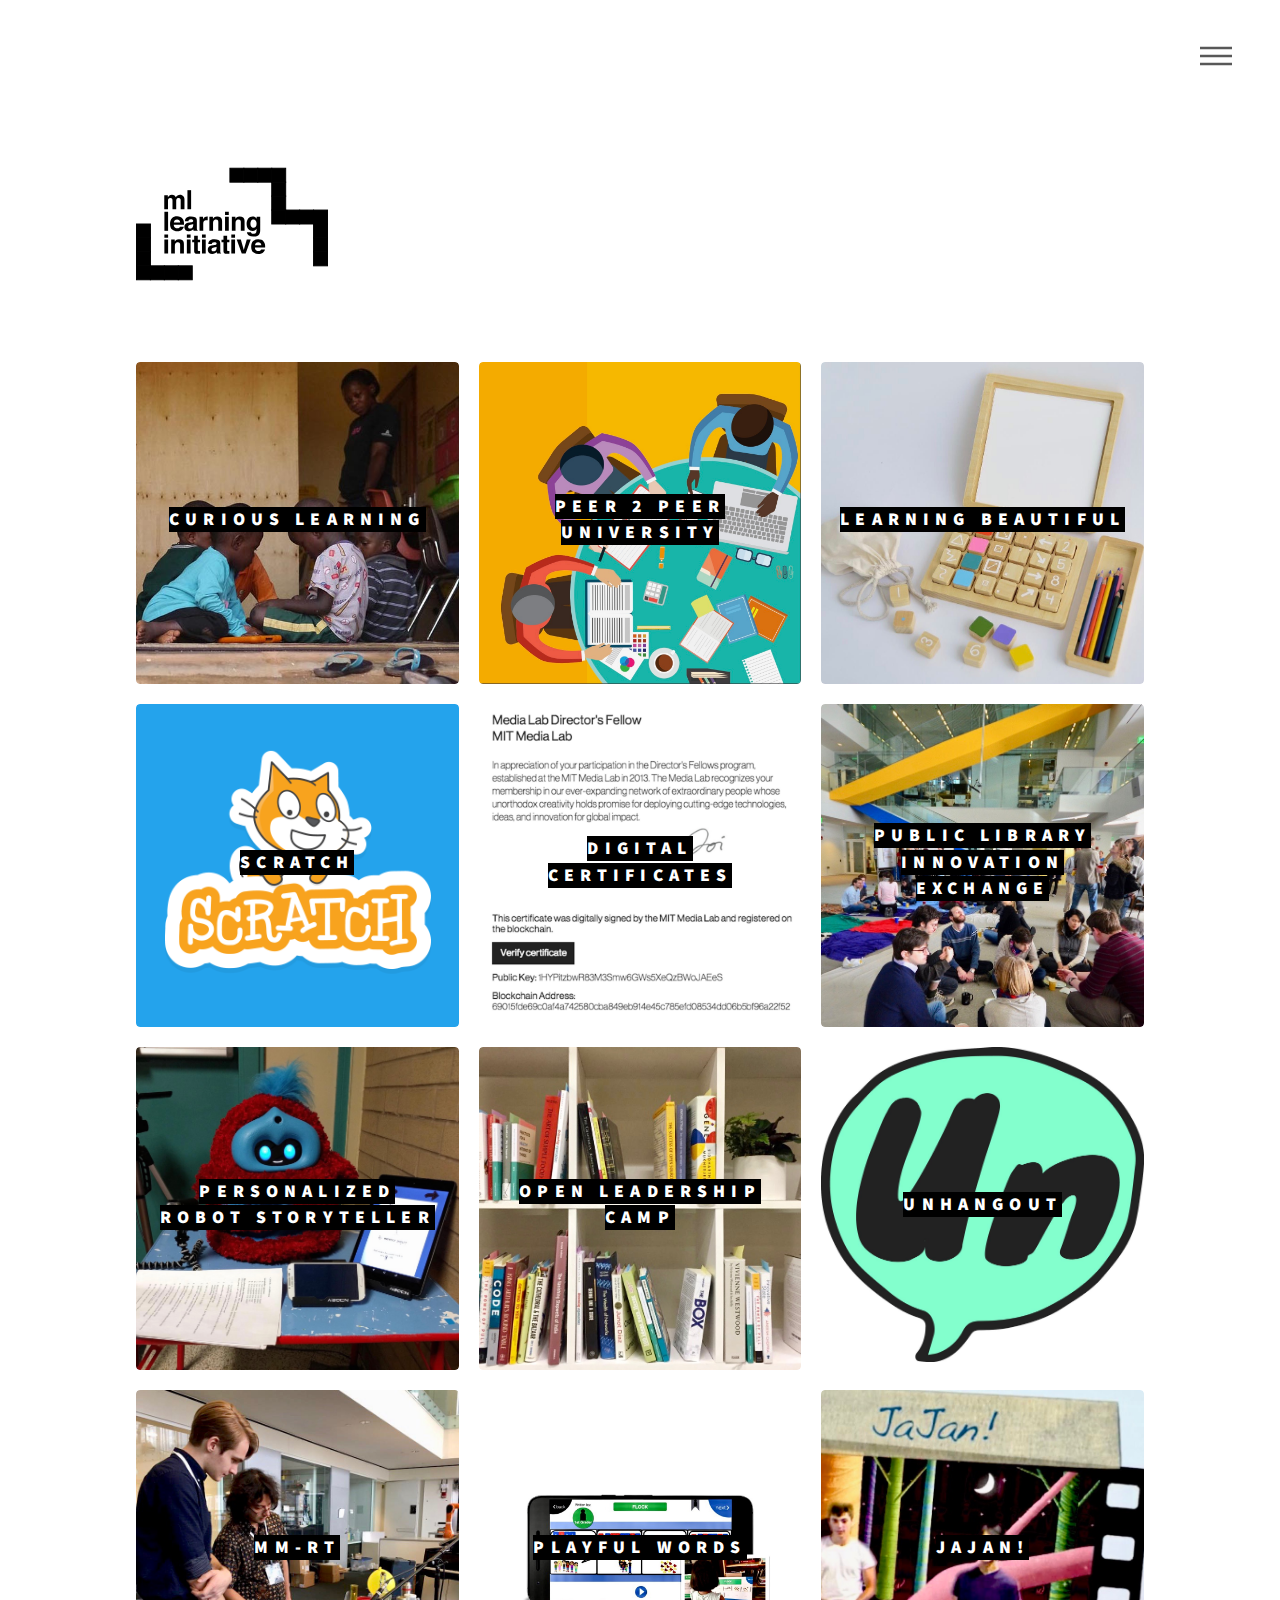
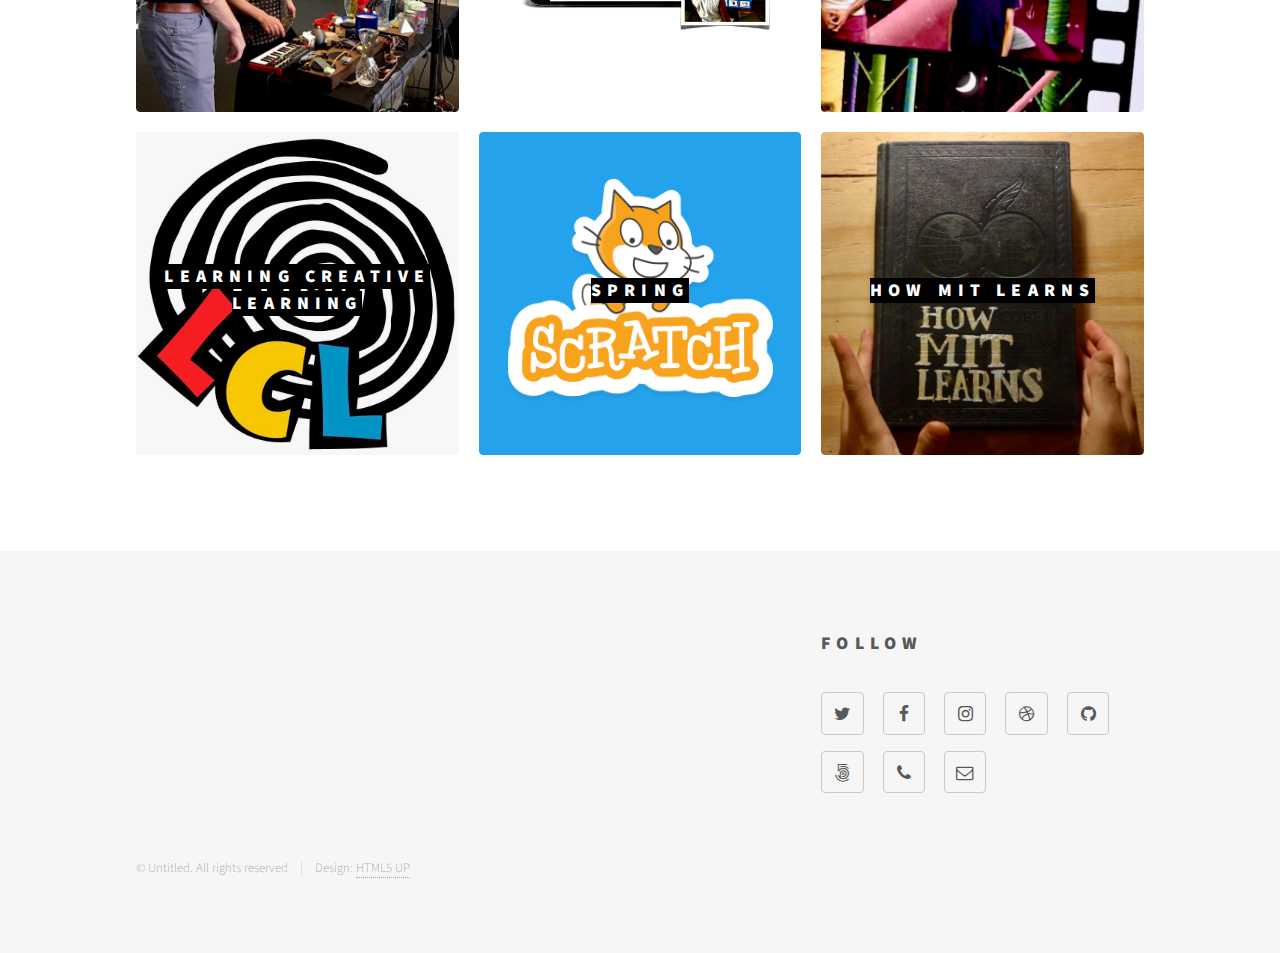
==== commit 052a1443: "team pages and images" ====
--- a/index.html
+++ b/index.html
@@ -43,7 +43,7 @@
 						<ul>
 							<li><a href="index.html">Projects</a></li>
 							<li><a href="people.html">People</a></li>
-							<li><a href="generic.html">About</a></li>
+							<li><a href="about.html">About</a></li>
 							<li><a href="generic.html">Blog</a></li>
 							<li><a href="elements.html">Elements</a></li>
 						</ul>
@@ -54,24 +54,14 @@
 						<div class="inner">
 							
 							<section class="tiles">
-								<article class="">
-									<span class="image">
-										<img src="images/projects/certs.jpg" alt="" />
-									</span>
-									<a href="generic.html">
-										<h2>Digital Certificates</h2>
-										<div class="content">
-											<p>Cryptographically signed digital certificates embedded in the blockchain.</p>
-										</div>
-									</a>
-								</article>
+								
 								
 								<article class="">
 									<span class="image">
 										<img src="images/projects/curious-learning.jpg" alt="" />
 									</span>
-									<a href="generic.html">
-										<h2>Curious Learning</h2>
+									<a href="http://www.curiouslearning.org">
+										<h2><mark class="highlight6">Curious Learning</mark></h2>
 										<div class="content">
 											<p>A global literacy project developing
   a system of early literacy apps, games, toys and robots.</p>
@@ -80,70 +70,89 @@
 								</article>
 								<article class="">
 									<span class="image">
-										<img src="images/projects/hmitl.jpg" alt="" />
-									</span>
-									<a href="generic.html">
-										<h2><mark>How MIT learns</mark></h2>
-										<div class="content">
-											<p>A glimpse into the experience of creative learning at MIT.</p>
-										</div>
-									</a>
-								</article>
-								<article class="">
-									<span class="image">
-										<img src="images/projects/jajan.jpg" alt="" />
-									</span>
-									<a href="generic.html">
-										<h2>JaJan!</h2>
-										<div class="content">
-											<p>A telepresence system wherein remote users
-  sharing a virtual space can learn
-  a second language together.</p>
-										</div>
-									</a>
-								</article>
+										<img src="images/projects/p-2-2-u.jpg" alt="" />
+									</span>
+									<a href="https://www.p2pu.org/en/">
+										<h2><mark class="highlight6">Peer 2 Peer University</mark></h2>
+										<div class="content">
+											<p>Curate open, online courses and pair learners
+   up with their peers to  more meaningful adult
+   educational experiences.</p>
+										</div>
+									</a>
+								</article>
+								
+								
+								
 								<article class="">
 									<span class="image">
 										<img src="images/projects/learning-beautiful.jpg" alt="" />
 									</span>
 									<a href="generic.html">
-										<h2>Learning Beautiful</h2>
+										<h2><mark class="highlight6">Learning Beautiful</mark></h2>
 										<div class="content">
 											<p>Set of discrete and tangible concepts
   that are expressed in hands-on, tactile ways.</p>
 										</div>
 									</a>
 								</article>
-								<article class="">
-									<span class="image">
-										<img src="images/projects/learning-creative-learning.jpg" alt="" />
-									</span>
-									<a href="generic.html">
-										<h2>Learning Creative Learning</h2>
-										<div class="content">
-											<p> An online course
- that introduces ideas and strategies for supporting creative learning.</p>
-										</div>
-									</a>
-								</article>
-								<article class="">
-									<span class="image">
-										<img src="images/projects/mm-rt.jpg" alt="" />
-									</span>
-									<a href="generic.html">
-										<h2>MM-RT</h2>
-										<div class="content">
-											<p>A tabletop tangible musical interface that employs electromagnetic actuators
-  and small permanent magnets to physically induce sounds on objects.</p>
-										</div>
-									</a>
-								</article>
+								
+								<article class="">
+									<span class="image">
+										<img src="images/projects/scratch.png" alt="" />
+									</span>
+									<a href="https://scratch.mit.edu">
+										<h2><mark class="highlight6">Scratch</mark></h2>
+										<div class="content">
+											<p>A free programming language that makes it easy to create interactive art, stories,
+  simulations, and games – and share those creations online.</p>
+										</div>
+									</a>
+								</article>
+								
+								<article class="">
+									<span class="image">
+										<img src="images/projects/certs.jpg" alt="" />
+									</span>
+									<a href="http://www.blockcerts.org">
+										<h2><mark class="highlight6">Digital Certificates</mark></h2>
+										<div class="content">
+											<p>Cryptographically signed digital certificates embedded in the blockchain.</p>
+										</div>
+									</a>
+								</article>
+								<article class="">
+									<span class="image">
+										<img src="images/projects/public-library-exchange.jpg" alt="" />
+									</span>
+									<a href="http://learn.media.mit.edu/libraries/">
+										<h2><mark class="highlight6"class="highlight1" >Public Library Innovation Exchange</mark></h2>
+										<div class="content">
+											<p>Connects Media Lab researchers with
+   librarians to develop new creative
+   learning programs together.</p>
+										</div>
+									</a>
+								</article>
+								<article class="">
+									<span class="image">
+										<img src="images/projects/robot-storyteller.jpg" alt="" />
+									</span>
+									<a href="https://www.media.mit.edu/projects/collaborative-robot-storyteller/overview/">
+										<h2><mark class="highlight6">Personalized Robot Storyteller</mark></h2>
+										<div class="content">
+											<p>Aim to develop a deep personalization algorithm
+   based on a long-term interaction with an individual use</p>
+										</div>
+									</a>
+								</article>
+								
 								<article class="">
 									<span class="image">
 										<img src="images/projects/open-leadership-camp.jpg" alt="" />
 									</span>
-									<a href="generic.html">
-										<h2>Open Leadership Camp</h2>
+									<a href="https://www.media.mit.edu/projects/open-leadership-camp/overview/">
+										<h2><mark class="highlight6">Open Leadership Camp</mark></h2>
 										<div class="content">
 											<p> A new type of professional
   development program for senior
@@ -151,25 +160,47 @@
 										</div>
 									</a>
 								</article>
-								<article class="">
-									<span class="image">
-										<img src="images/projects/p-2-2-u.jpg" alt="" />
-									</span>
-									<a href="generic.html">
-										<h2>Peer 2 Peer University</h2>
-										<div class="content">
-											<p>Curate open, online courses and pair learners
-   up with their peers to  more meaningful adult
-   educational experiences.</p>
-										</div>
-									</a>
-								</article>
+								
+								<article class="">
+									<span class="image">
+										<img src="images/projects/unhangout.jpg" alt="" />
+									</span>
+									<a href="https://unhangout.media.mit.edu">
+										<h2><mark class="highlight6">Unhangout</mark></h2>
+										<div class="content">
+											<p>An open source platform for running
+  large-scale unconferences online.
+</p>
+										</div>
+									</a>
+								</article>
+								
+								
+								
+								
+
+								
+							
+								
+								<article class="">
+									<span class="image">
+										<img src="images/projects/mm-rt.jpg" alt="" />
+									</span>
+									<a href="https://www.media.mit.edu/projects/mm-rt/overview/">
+										<h2><mark class="highlight6">MM-RT</mark></h2>
+										<div class="content">
+											<p>A tabletop tangible musical interface that employs electromagnetic actuators
+  and small permanent magnets to physically induce sounds on objects.</p>
+										</div>
+									</a>
+								</article>
+								
 								<article class="">
 									<span class="image">
 										<img src="images/projects/playful-words.jpg" alt="" />
 									</span>
-									<a href="generic.html">
-										<h2>Playful Words</h2>
+									<a href="http://playfulwords.org">
+										<h2><mark class="highlight6" >Playful Words</mark></h2>
 										<div class="content">
 											<p>Create a network of learners
   to engage students from different
@@ -179,51 +210,53 @@
 										</div>
 									</a>
 								</article>
-								<article class="">
-									<span class="image">
-										<img src="images/projects/public-library-exchange.jpg" alt="" />
-									</span>
-									<a href="generic.html">
-										<h2>Public Library Innovation Exchange</h2>
-										<div class="content">
-											<p>Connects Media Lab researchers with
-   librarians to develop new creative
-   learning programs together.</p>
-										</div>
-									</a>
-								</article>
-								<article class="">
-									<span class="image">
-										<img src="images/projects/robot-storyteller.jpg" alt="" />
-									</span>
-									<a href="generic.html">
-										<h2>Personalized Robot Storyteller</h2>
-										<div class="content">
-											<p>Aim to develop a deep personalization algorithm
-   based on a long-term interaction with an individual use</p>
-										</div>
-									</a>
-								</article>
+								
+								<article class="">
+									<span class="image">
+										<img src="images/projects/jajan.jpg" alt="" />
+									</span>
+									<a href=" https://www.media.mit.edu/projects/jajan-remote-language-learning-in-shared-virtual-space/overview/">
+										<h2><mark class="highlight6">JaJan!</mark></h2>
+										<div class="content">
+											<p>A telepresence system wherein remote users
+  sharing a virtual space can learn
+  a second language together.</p>
+										</div>
+									</a>
+								</article>
+								
+								
+								
+							
+								
+								
+								<article class="">
+									<span class="image">
+										<img src="images/projects/learning-creative-learning.jpg" alt="" />
+									</span>
+									<a href="http://learn.media.mit.edu/lcl/">
+										<h2><mark class="highlight6">Learning Creative Learning</mark></h2>
+										<div class="content">
+											<p> An online course
+ that introduces ideas and strategies for supporting creative learning.</p>
+										</div>
+									</a>
+								</article>
+										
+								
+								
+								
+								
+								
+								
+								
 								
 								<article class="">
 									<span class="image">
 										<img src="images/projects/scratch.png" alt="" />
 									</span>
-									<a href="generic.html">
-										<h2>Scratch</h2>
-										<div class="content">
-											<p>A free programming language that makes it easy to create interactive art, stories,
-  simulations, and games – and share those creations online.</p>
-										</div>
-									</a>
-								</article>
-								
-								<article class="">
-									<span class="image">
-										<img src="images/projects/scratch.jpg" alt="" />
-									</span>
-									<a href="generic.html">
-										<h2>SPRING</h2>
+									<a href="https://www.media.mit.edu/projects/spring-a-smart-platform-for-research-intervention-neurodevelopmental-growth/overview/">
+										<h2><mark class="highlight6">SPRING</mark></h2>
 										<div class="content">
 											<p>A Smart Platform for Research, Intervention, and Neurodevelopmental Growth. </p>
 										</div>
@@ -232,17 +265,16 @@
 								
 								<article class="">
 									<span class="image">
-										<img src="images/projects/unhangout.jpg" alt="" />
-									</span>
-									<a href="generic.html">
-										<h2>Unhangout</h2>
-										<div class="content">
-											<p>An open source platform for running
-  large-scale unconferences online.
-</p>
-										</div>
-									</a>
-								</article>
+										<img src="images/projects/hmitl.jpg" alt="" />
+									</span>
+									<a href="https://vimeo.com/122455604">
+										<h2><mark class="highlight6">How MIT learns</mark></h2>
+										<div class="content">
+											<p>A glimpse into the experience of creative learning at MIT.</p>
+										</div>
+									</a>
+								</article>
+								
 								
 							<!--
 								
--- a/assets/css/main.css
+++ b/assets/css/main.css
@@ -8,6 +8,37 @@
 */
 
 /* Reset */
+
+.highlight1 {
+background-color: rgb(112, 32, 140); /* purple */
+color: white;
+
+}
+
+.highlight2 {
+background-color: rgb(50, 56, 150);/* blue */
+color: white;
+}
+
+.highlight3 {
+background-color: rgb(222, 25, 35);/* orange */
+color: white;
+}
+
+.highlight4 {
+background-color: rgb(246, 149, 22);/* yellow */
+color: white;
+}
+
+.highlight5 {
+background-color: rgb(0, 123, 66);/* green */
+color: white;
+}
+
+.highlight6 {
+background-color: black;/* black */
+color: white;
+}
 
 	html, body, div, span, applet, object, iframe, h1, h2, h3, h4, h5, h6, p, blockquote, pre, a, abbr, acronym, address, big, cite, code, del, dfn, em, img, ins, kbd, q, s, samp, small, strike, strong, sub, sup, tt, var, b, u, i, center, dl, dt, dd, ol, ul, li, fieldset, form, label, legend, table, caption, tbody, tfoot, thead, tr, th, td, article, aside, canvas, details, embed, figure, figcaption, footer, header, hgroup, menu, nav, output, ruby, section, summary, time, mark, audio, video {
 		margin: 0;
@@ -3033,7 +3064,7 @@
 
 				body:not(.is-touch) .tiles article:hover > .image:before {
 					background-color: #333333;
-					opacity: 0.35;
+					opacity: 0.75;  /* opacity for darkness background when it hovers*/
 				}
 
 				body:not(.is-touch) .tiles article:hover > .image:after {
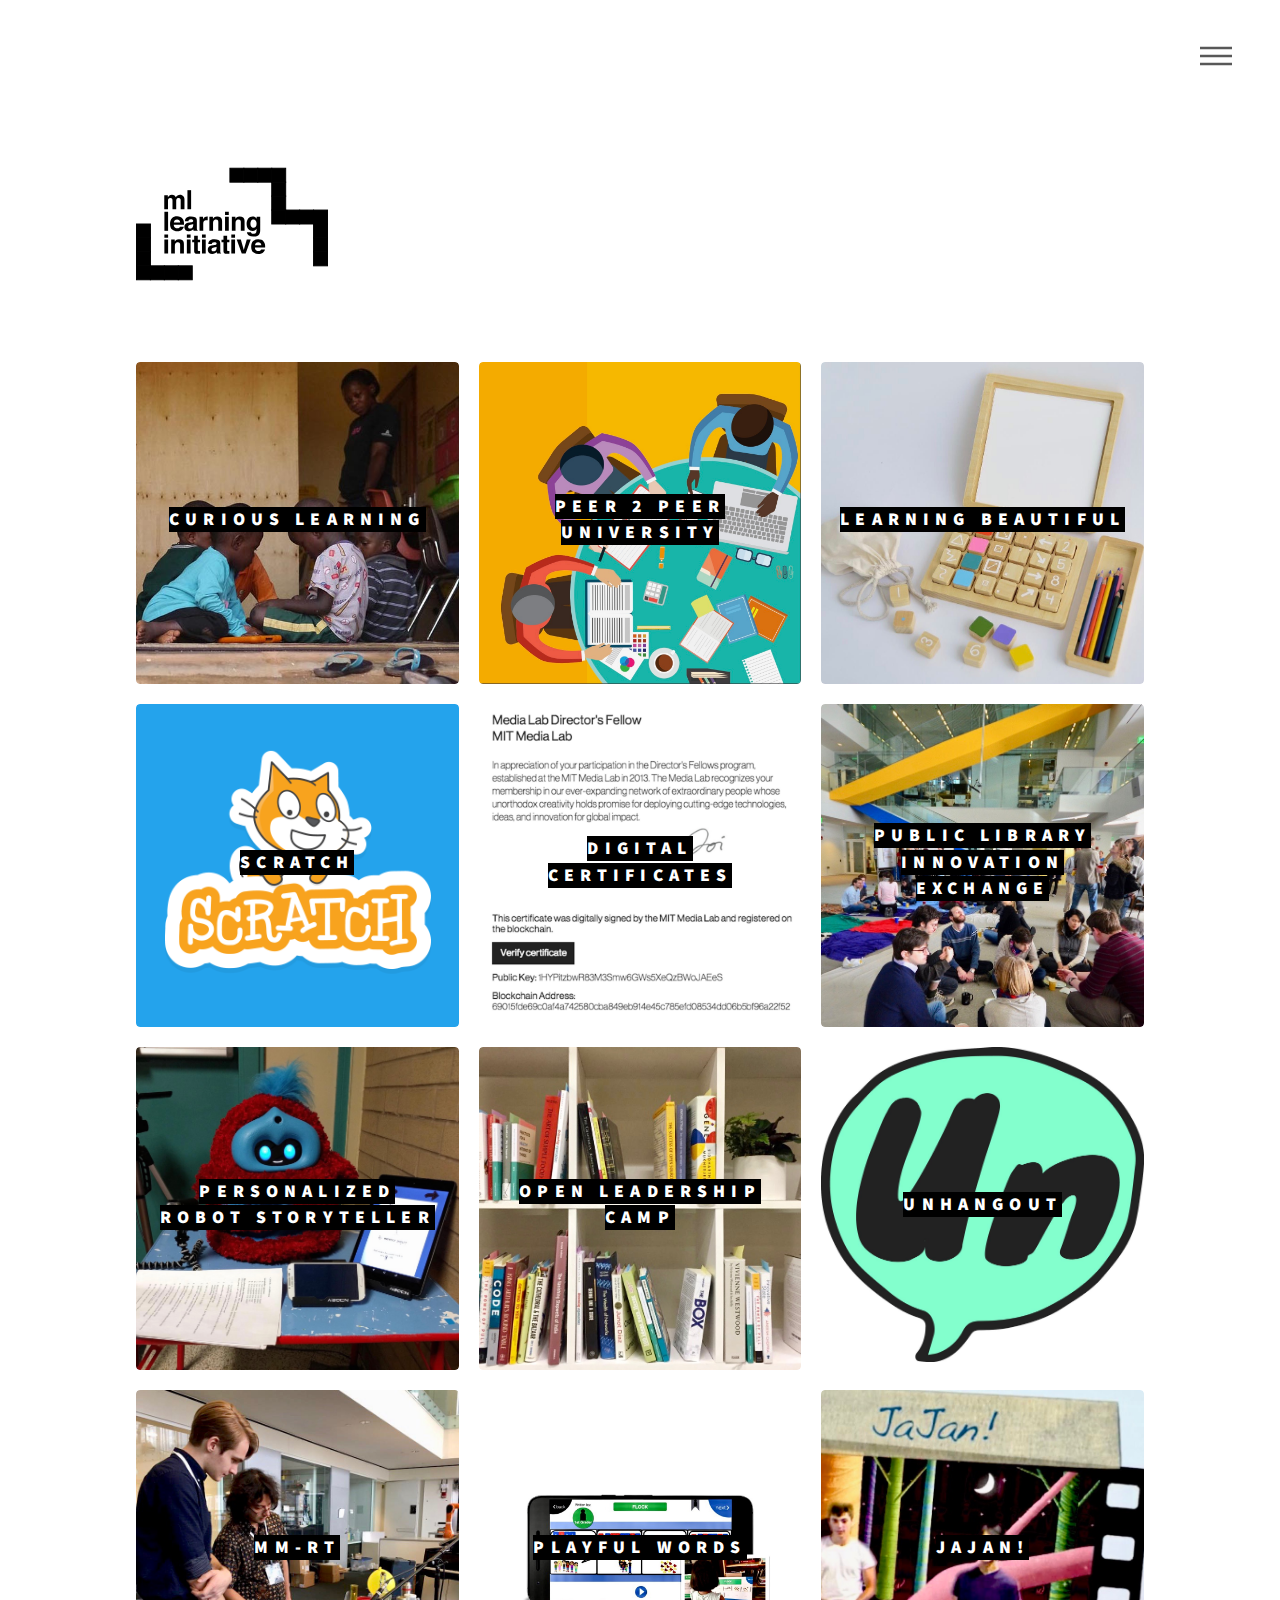
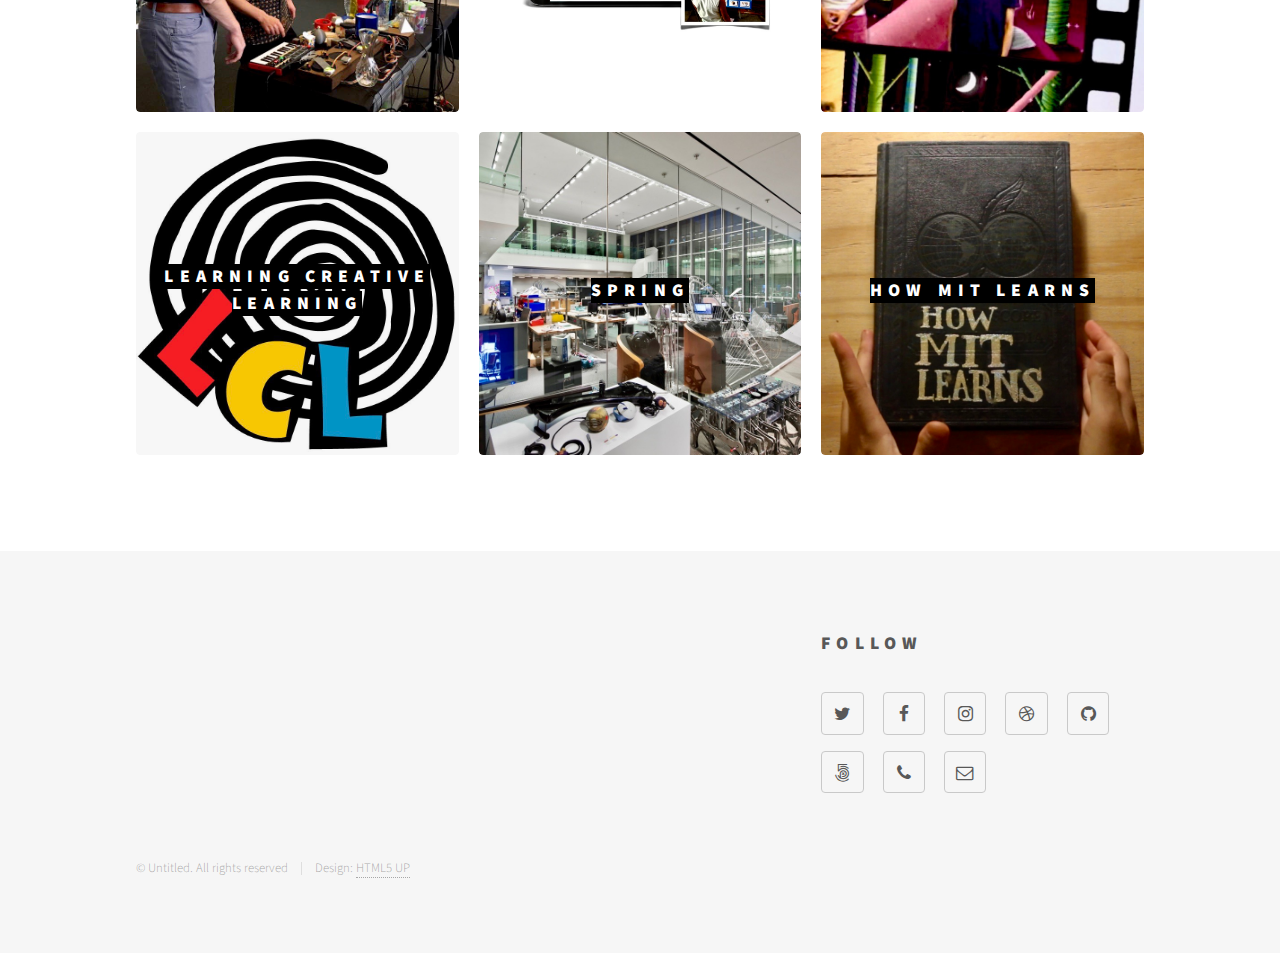
==== commit 373d6cbb: "final changes" ====
--- a/index.html
+++ b/index.html
@@ -45,7 +45,7 @@
 							<li><a href="people.html">People</a></li>
 							<li><a href="about.html">About</a></li>
 							<li><a href="generic.html">Blog</a></li>
-							<li><a href="elements.html">Elements</a></li>
+						
 						</ul>
 					</nav>
 
@@ -61,7 +61,7 @@
 										<img src="images/projects/curious-learning.jpg" alt="" />
 									</span>
 									<a href="http://www.curiouslearning.org">
-										<h2><mark class="highlight6">Curious Learning</mark></h2>
+										<h2><mark class="highlight6"> Curious Learning</mark></h2>
 										<div class="content">
 											<p>A global literacy project developing
   a system of early literacy apps, games, toys and robots.</p>
@@ -73,7 +73,7 @@
 										<img src="images/projects/p-2-2-u.jpg" alt="" />
 									</span>
 									<a href="https://www.p2pu.org/en/">
-										<h2><mark class="highlight6">Peer 2 Peer University</mark></h2>
+										<h2><mark class="highlight6"> Peer 2 Peer University</mark></h2>
 										<div class="content">
 											<p>Curate open, online courses and pair learners
    up with their peers to  more meaningful adult
@@ -89,7 +89,7 @@
 										<img src="images/projects/learning-beautiful.jpg" alt="" />
 									</span>
 									<a href="generic.html">
-										<h2><mark class="highlight6">Learning Beautiful</mark></h2>
+										<h2><mark class="highlight6"> Learning Beautiful</mark></h2>
 										<div class="content">
 											<p>Set of discrete and tangible concepts
   that are expressed in hands-on, tactile ways.</p>
@@ -102,7 +102,7 @@
 										<img src="images/projects/scratch.png" alt="" />
 									</span>
 									<a href="https://scratch.mit.edu">
-										<h2><mark class="highlight6">Scratch</mark></h2>
+										<h2><mark class="highlight6"> Scratch</mark></h2>
 										<div class="content">
 											<p>A free programming language that makes it easy to create interactive art, stories,
   simulations, and games – and share those creations online.</p>
@@ -115,7 +115,7 @@
 										<img src="images/projects/certs.jpg" alt="" />
 									</span>
 									<a href="http://www.blockcerts.org">
-										<h2><mark class="highlight6">Digital Certificates</mark></h2>
+										<h2><mark class="highlight6"> Digital Certificates</mark></h2>
 										<div class="content">
 											<p>Cryptographically signed digital certificates embedded in the blockchain.</p>
 										</div>
@@ -126,7 +126,7 @@
 										<img src="images/projects/public-library-exchange.jpg" alt="" />
 									</span>
 									<a href="http://learn.media.mit.edu/libraries/">
-										<h2><mark class="highlight6"class="highlight1" >Public Library Innovation Exchange</mark></h2>
+										<h2><mark class="highlight6"class="highlight1" > Public Library Innovation Exchange</mark></h2>
 										<div class="content">
 											<p>Connects Media Lab researchers with
    librarians to develop new creative
@@ -139,7 +139,7 @@
 										<img src="images/projects/robot-storyteller.jpg" alt="" />
 									</span>
 									<a href="https://www.media.mit.edu/projects/collaborative-robot-storyteller/overview/">
-										<h2><mark class="highlight6">Personalized Robot Storyteller</mark></h2>
+										<h2><mark class="highlight6"> Personalized Robot Storyteller</mark></h2>
 										<div class="content">
 											<p>Aim to develop a deep personalization algorithm
    based on a long-term interaction with an individual use</p>
@@ -152,7 +152,7 @@
 										<img src="images/projects/open-leadership-camp.jpg" alt="" />
 									</span>
 									<a href="https://www.media.mit.edu/projects/open-leadership-camp/overview/">
-										<h2><mark class="highlight6">Open Leadership Camp</mark></h2>
+										<h2><mark class="highlight6"> Open Leadership Camp</mark></h2>
 										<div class="content">
 											<p> A new type of professional
   development program for senior
@@ -166,7 +166,7 @@
 										<img src="images/projects/unhangout.jpg" alt="" />
 									</span>
 									<a href="https://unhangout.media.mit.edu">
-										<h2><mark class="highlight6">Unhangout</mark></h2>
+										<h2><mark class="highlight6"> Unhangout</mark></h2>
 										<div class="content">
 											<p>An open source platform for running
   large-scale unconferences online.
@@ -253,7 +253,7 @@
 								
 								<article class="">
 									<span class="image">
-										<img src="images/projects/scratch.png" alt="" />
+										<img src="images/projects/spring.jpg" alt="" />
 									</span>
 									<a href="https://www.media.mit.edu/projects/spring-a-smart-platform-for-research-intervention-neurodevelopmental-growth/overview/">
 										<h2><mark class="highlight6">SPRING</mark></h2>
--- a/assets/css/main.css
+++ b/assets/css/main.css
@@ -2694,7 +2694,7 @@
 					background-position: center;
 					background-repeat: no-repeat;
 					background-size: 100% 100%;
-					opacity: 0.25;
+					opacity: 0.65;
 					z-index: 2;
 				}
 
@@ -2794,7 +2794,7 @@
 
 				body:not(.is-touch) .peeps article:hover > .image:before {
 					background-color: #333333;
-					opacity: 0.35;
+					opacity: 0.65;
 				}
 
 				body:not(.is-touch) .peeps article:hover > .image:after {
